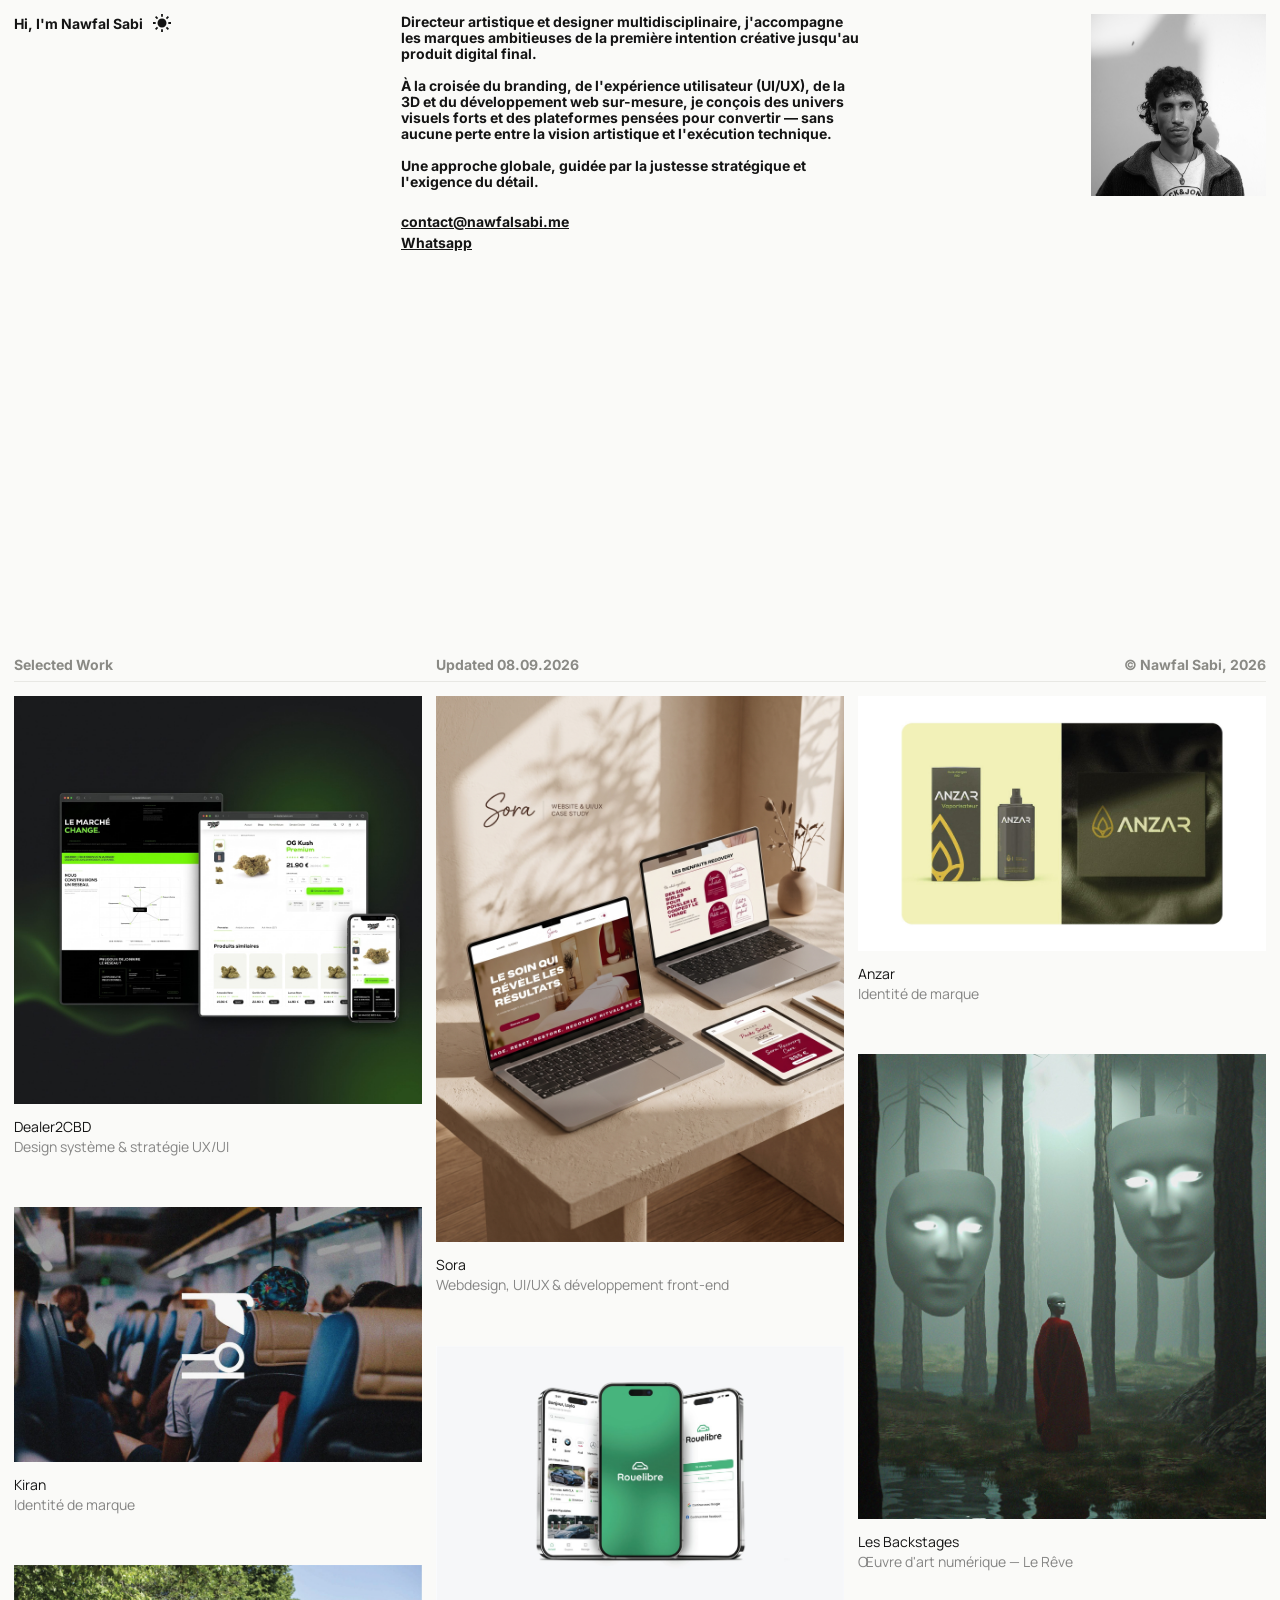
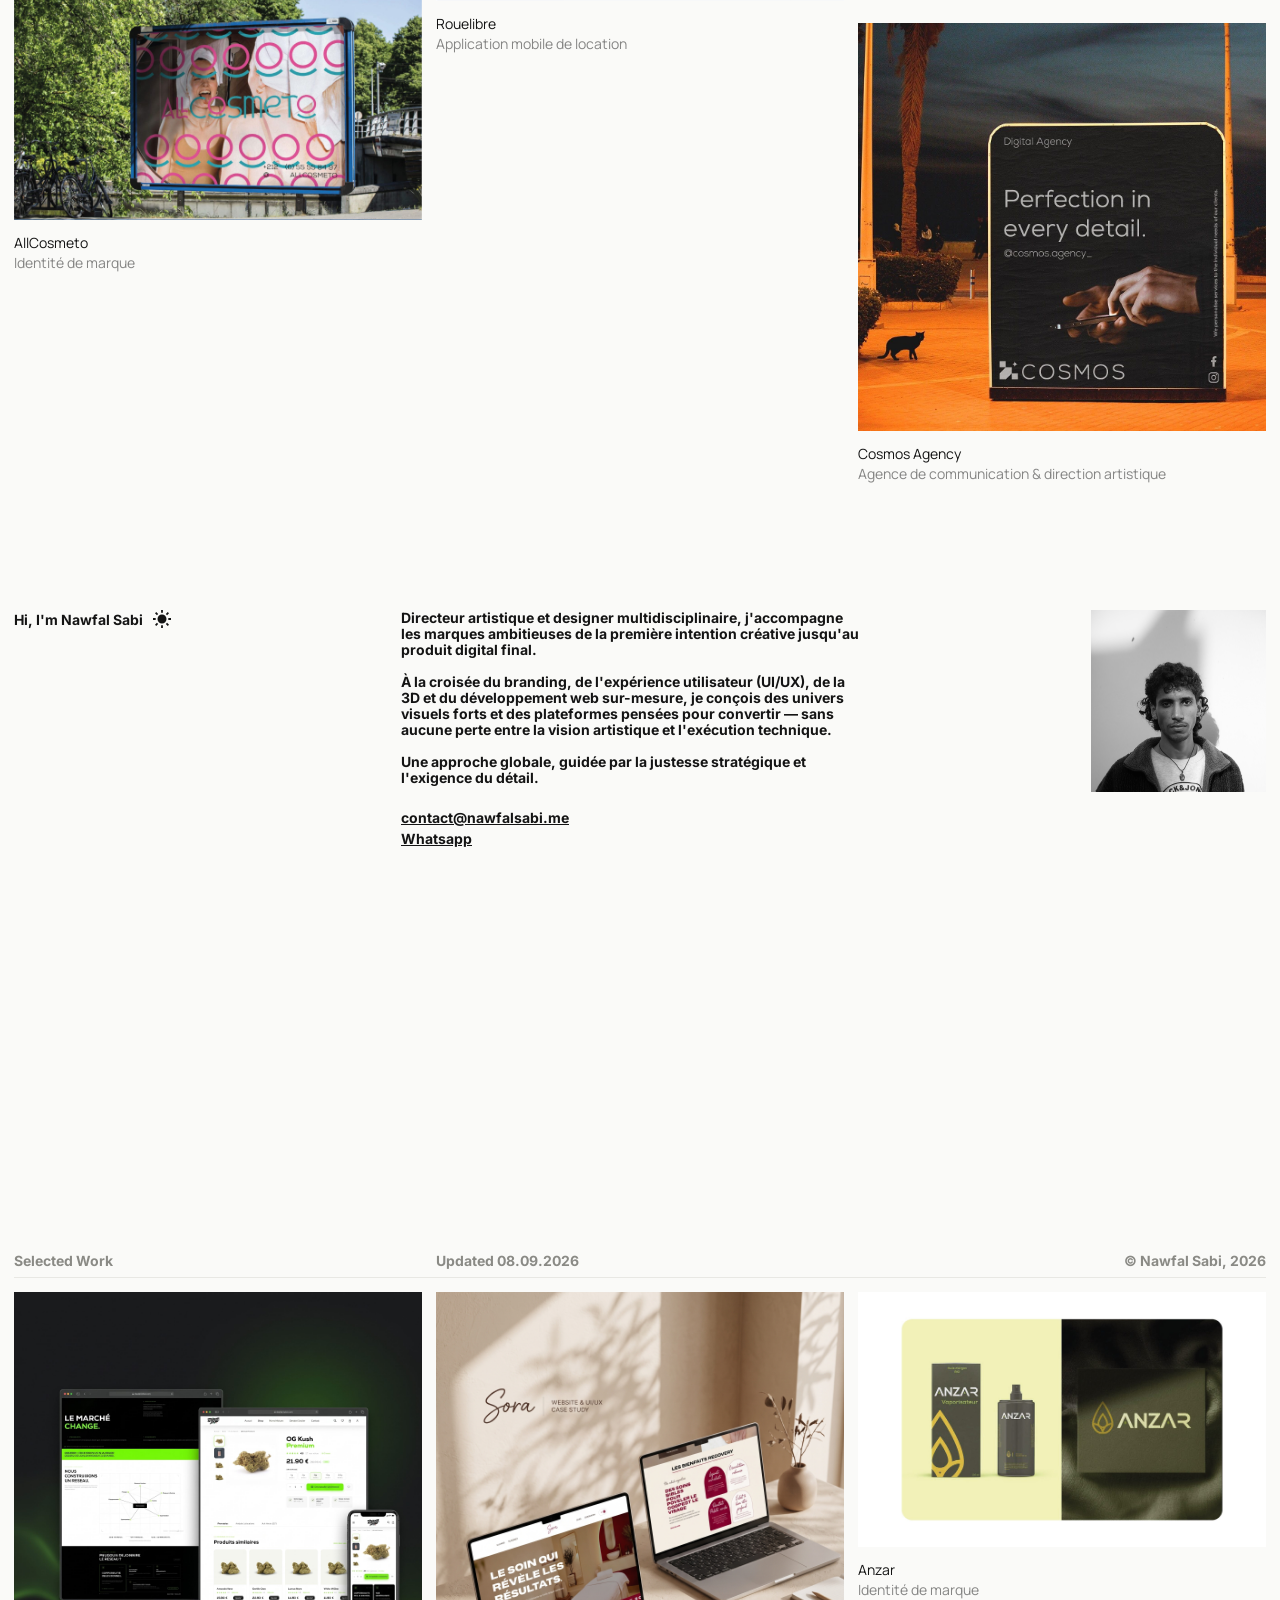
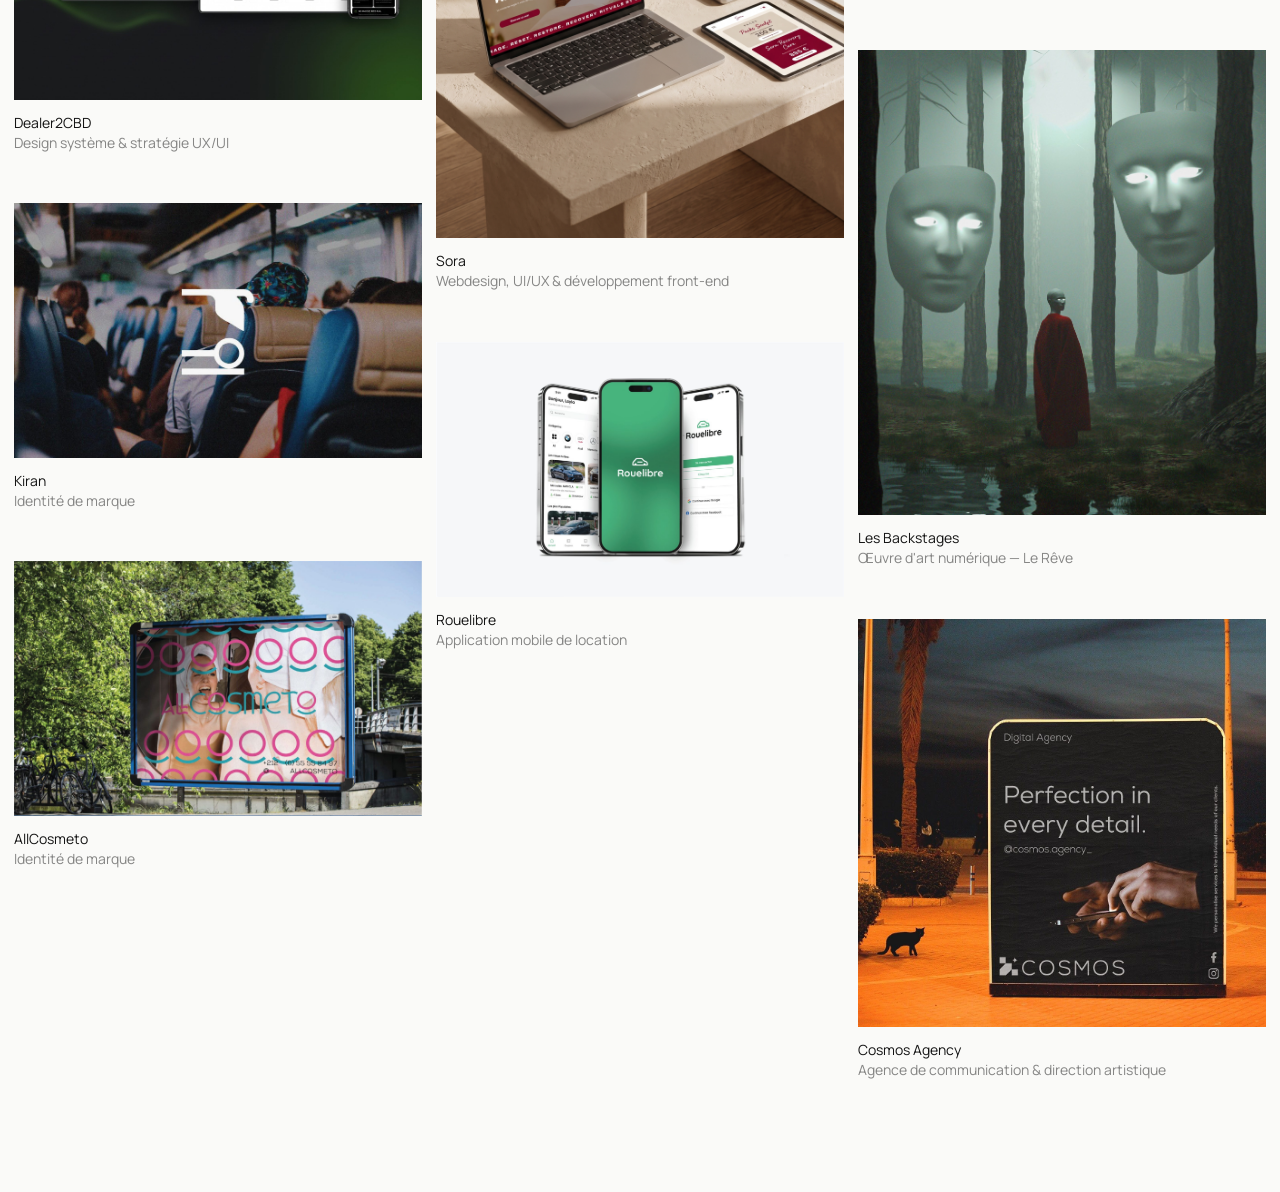
==== index.html @ 5a2299c0 "feat: add live site link on Sora, clean Kiran hero image, remove dead social links" ====
<!DOCTYPE html>
<html lang="fr">
<head>
	<meta charset="UTF-8" />
	<meta name="viewport" content="width=device-width, initial-scale=1.0" />
	<title>Nawfal Sabi — Directeur Artistique & Designer UI/UX</title>
	<link rel="canonical" href="https://nawfalsabi.me/" />
	<meta name="description" content="Nawfal Sabi, directeur artistique et designer multidisciplinaire spécialisé en branding, UI/UX, 3D et développement web sur-mesure." />
	<meta name="robots" content="index, follow" />
	<meta name="author" content="Nawfal Sabi" />

	<!-- Open Graph / LinkedIn / WhatsApp -->
	<meta property="og:type" content="website" />
	<meta property="og:site_name" content="Nawfal Sabi" />
	<meta property="og:locale" content="fr_FR" />
	<meta property="og:url" content="https://nawfalsabi.me/" />
	<meta property="og:title" content="Nawfal Sabi — Directeur Artistique & Designer UI/UX" />
	<meta property="og:description" content="Directeur artistique et designer multidisciplinaire : branding, stratégie UI/UX, 3D et développement web sur-mesure." />
	<meta property="og:image" content="https://nawfalsabi.me/assets/nawfal-portrait.png" />

	<!-- Twitter Card -->
	<meta name="twitter:card" content="summary_large_image" />
	<meta name="twitter:title" content="Nawfal Sabi — Directeur Artistique & Designer UI/UX" />
	<meta name="twitter:description" content="Directeur artistique et designer multidisciplinaire : branding, stratégie UI/UX, 3D et développement web sur-mesure." />
	<meta name="twitter:image" content="https://nawfalsabi.me/assets/nawfal-portrait.png" />

	<!-- Schema.org JSON-LD -->
	<script type="application/ld+json">
	{
		"@context": "https://schema.org",
		"@type": "Person",
		"name": "Nawfal Sabi",
		"url": "https://nawfalsabi.me/",
		"image": "https://nawfalsabi.me/assets/nawfal-portrait.png",
		"jobTitle": "Directeur Artistique & Designer UI/UX",
		"email": "mailto:contact@nawfalsabi.me",
		"telephone": "+212645552467",
		"knowsAbout": ["Direction Artistique", "Branding", "UI/UX Design", "Webdesign", "3D", "Développement Front-end"]
	}
	</script>
	<link id="favicon" rel="icon" type="image/svg+xml" href="favicon-light.svg" />
	<link rel="preload" as="image" href="assets/nawfal-portrait.png" fetchpriority="high" />
	<link rel="preconnect" href="https://fonts.googleapis.com" />
	<link rel="preconnect" href="https://fonts.gstatic.com" crossorigin />
	<link href="https://fonts.googleapis.com/css2?family=IBM+Plex+Mono:wght@400;500&family=Inter:wght@300;400;500;700&family=Manrope:wght@400&family=Playfair+Display:ital,wght@0,400;0,600;1,400;1,600&display=swap" rel="stylesheet" />
	<link rel="stylesheet" href="style.css" />
</head>
<body>
	<div id="custom-cursor" class="custom-cursor"></div>

	<main id="infinite-container">
		<div class="loop-cycle" id="primary-cycle">
			<section id="accueil" class="hero-row">
				<div class="hero-greeting-row">
					<p class="hero-greeting">Hi, I'm Nawfal Sabi</p>

					<button class="theme-toggle" aria-label="Basculer le thème">
						<svg class="theme-icon theme-icon-sun" xmlns="http://www.w3.org/2000/svg" viewBox="0 0 20 20" fill="currentColor">
							<path d="M 4.995 10 C 4.995 12.761 7.241 15.007 10.002 15.007 C 12.763 15.007 15.009 12.761 15.009 10 C 15.009 7.239 12.763 4.993 10.002 4.993 C 7.241 4.993 4.995 7.239 4.995 10 Z M 9 17 L 11 17 L 11 20 L 9 20 Z M 9 0 L 11 0 L 11 3 L 9 3 Z M 0 9 L 3 9 L 3 11 L 0 11 Z M 17 9 L 20 9 L 20 11 L 17 11 Z M 3.637 17.778 L 2.223 16.364 L 4.344 14.243 L 5.758 15.657 Z M 14.242 4.344 L 16.364 2.222 L 17.778 3.636 L 15.656 5.758 Z M 4.344 5.759 L 2.223 3.637 L 3.638 2.223 L 5.758 4.345 Z M 17.778 16.364 L 16.364 17.778 L 14.242 15.656 L 15.656 14.242 Z"/>
						</svg>
						<svg class="theme-icon theme-icon-moon" xmlns="http://www.w3.org/2000/svg" viewBox="0 0 20 20" fill="currentColor">
							<path d="M 8.006 16 C 3.585 16 0 12.415 0 7.994 C 0 3.725 3.34 0.237 7.549 0 C 6.197 1.101 5.334 2.779 5.334 4.658 C 5.334 7.975 8.022 10.663 11.339 10.663 C 13.22 10.663 14.899 9.798 16 8.444 C 15.766 12.656 12.277 16 8.006 16 Z" transform="translate(2 2)"/>
						</svg>
					</button>
				</div>

				<div class="hero-bio-block">
					<div class="hero-bio-text">
						<p>Directeur artistique et designer multidisciplinaire, j'accompagne les marques ambitieuses de la première intention créative jusqu'au produit digital final.</p>
						<p>À la croisée du branding, de l'expérience utilisateur (UI/UX), de la 3D et du développement web sur-mesure, je conçois des univers visuels forts et des plateformes pensées pour convertir — sans aucune perte entre la vision artistique et l'exécution technique.</p>
						<p>Une approche globale, guidée par la justesse stratégique et l'exigence du détail.</p>
					</div>

					<div class="hero-links">
						<p><a href="mailto:contact@nawfalsabi.me">contact@nawfalsabi.me</a></p>
						<p><a href="https://wa.me/212645552467" target="_blank" rel="noopener noreferrer">Whatsapp</a></p>
					</div>
				</div>

				<div class="hero-portrait">
					<img src="assets/nawfal-portrait.png" alt="Nawfal Sabi" loading="eager" decoding="async" fetchpriority="high" />
				</div>
			</section>

			<section id="featured" class="featured-section">
				<div class="featured-header">
					<span>Selected Work</span>
					<span>Updated 08.09.2026</span>
					<span class="align-right">© Nawfal Sabi, 2026</span>
				</div>
				<div class="featured-rule"></div>

				<div class="featured-grid" id="featured-grid"></div>
			</section>
		</div>
	</main>

	<script src="data.js"></script>
	<script src="script.js"></script>
</body>
</html>
---- style.css ----
:root {
	--bg: #FAFAF8;
	--fg: #141414;
	--meta: #8A8A85;
	--accent: #6B4EE6;
	--rule: #E8E8E4;
	--nav-bg: rgba(250, 250, 248, 0.75);
	--hero-bg: var(--bg);
	--card-bg: #1A1A18;
	--caption-muted: rgba(18, 18, 18, 0.5);
	--transition-theme: background-color 0.3s ease, color 0.3s ease, border-color 0.3s ease;
}

html.dark-theme {
	--bg: #121212;
	--fg: #F2F2F0;
	--meta: #9A9A95;
	--rule: #2A2A28;
	--nav-bg: rgba(18, 18, 18, 0.75);
	--card-bg: #050505;
	--caption-muted: rgba(242, 242, 240, 0.5);
}

* {
	box-sizing: border-box;
}

html {
	scroll-behavior: auto;
	overscroll-behavior-y: none;
}

::selection {
	background: var(--fg);
	color: var(--bg);
}

body {
	margin: 0;
	background-color: var(--bg);
	color: var(--fg);
	font-family: 'Inter', sans-serif;
	font-weight: 400;
	-webkit-font-smoothing: antialiased;
	-moz-osx-font-smoothing: grayscale;
	transition: var(--transition-theme);
}

a {
	color: inherit;
}

::-webkit-scrollbar {
	width: 0px;
}

@keyframes fadeIn {
	from {
		opacity: 0;
		filter: blur(4px);
		transform: translateY(10px);
	}
	to {
		opacity: 1;
		filter: blur(0);
		transform: translateY(0);
	}
}

.fade-hidden {
	opacity: 0;
}

.fade-visible {
	animation: fadeIn 500ms ease-out forwards;
}

/* ───────────────── Curseur personnalisé ───────────────── */
body.custom-cursor-active,
body.custom-cursor-active * {
	cursor: none !important;
}

.custom-cursor {
	position: fixed;
	top: 0;
	left: 0;
	width: 30px;
	height: 30px;
	pointer-events: none;
	z-index: 9999;
	opacity: 0;
	mix-blend-mode: difference;
	will-change: transform;
	backface-visibility: hidden;
	transition: opacity 0.2s ease;
}

.custom-cursor::after {
	content: "";
	display: block;
	width: 100%;
	height: 100%;
	border-radius: 50%;
	background: #fff;
	transform: scale(0.3333);
	will-change: transform;
	transition: transform 0.38s cubic-bezier(0.16, 1, 0.3, 1);
}

.custom-cursor.is-hover::after {
	transform: scale(1);
}

.custom-cursor.visible {
	opacity: 1;
}

/* ───────────────── Hero ───────────────── */
.hero-row {
	display: flex;
	align-items: flex-start;
	justify-content: space-between;
	width: 100%;
	gap: 24px;
	padding: 14px;
	background-color: var(--hero-bg);
	min-height: 600px;
	box-sizing: border-box;
	position: relative;
	transition: var(--transition-theme);
}

.hero-greeting-row {
	display: flex;
	align-items: center;
	gap: 10px;
	flex-shrink: 0;
}

.hero-greeting {
	font-family: 'Inter', sans-serif;
	font-weight: 700;
	font-size: 14px;
	color: var(--fg);
	margin: 0;
}

.theme-toggle {
	position: relative;
	width: 18px;
	height: 18px;
	padding: 0;
	background: none;
	border: none;
	cursor: pointer;
	color: var(--fg);
	flex-shrink: 0;
}

.theme-icon {
	position: absolute;
	inset: 0;
	width: 100%;
	height: 100%;
	transition: opacity 0.35s ease, transform 0.35s ease;
}

.theme-icon-sun {
	opacity: 1;
	transform: scale(1) rotate(0deg);
}

.theme-icon-moon {
	opacity: 0;
	transform: scale(0.5) rotate(120deg);
}

html.dark-theme .theme-icon-sun {
	opacity: 0;
	transform: scale(0.5) rotate(-120deg);
}

html.dark-theme .theme-icon-moon {
	opacity: 1;
	transform: scale(1) rotate(0deg);
}

.hero-bio-block {
	width: 460px;
	flex-shrink: 0;
	display: flex;
	flex-direction: column;
	gap: 21px;
}

.hero-bio-text {
	font-family: 'Inter', sans-serif;
	font-weight: 700;
	font-size: 14px;
	line-height: 16px;
	color: var(--fg);
	word-break: break-word;
}

.hero-bio-text p {
	margin: 0;
}

.hero-bio-text p + p {
	margin-top: 16px;
}

.hero-links {
	font-family: 'Inter', sans-serif;
	font-weight: 700;
	font-size: 14px;
	line-height: 1.5;
}

.hero-links p {
	margin: 0;
}

.hero-links a {
	color: var(--fg);
	text-decoration: underline;
}

.hero-portrait {
	width: 175px;
	aspect-ratio: 0.96;
	height: auto;
	flex-shrink: 0;
	position: relative;
	overflow: hidden;
	background-color: #d9d9d9;
}

.hero-portrait img {
	position: absolute;
	inset: 0;
	width: 100%;
	height: 100%;
	object-fit: cover;
	object-position: center 24%;
}

/* ───────────────── Featured / Selected Work ───────────────── */
#featured,
.featured-section {
	display: flex;
	flex-direction: column;
	width: 100%;
	padding: 0 14px 48px;
	box-sizing: border-box;
	overflow: clip;
}

.featured-header {
	display: grid;
	grid-template-columns: repeat(3, minmax(50px, 1fr));
	gap: 14px;
	align-items: baseline;
	width: 100%;
	padding: 56px 0 8px;
	font-family: 'Inter', sans-serif;
	font-weight: 700;
	font-size: 14px;
	color: var(--meta);
}

.featured-header .align-right {
	text-align: right;
}

.featured-rule {
	height: 1px;
	background-color: var(--rule);
}

.featured-grid {
	display: grid;
	grid-template-columns: repeat(3, minmax(50px, 1fr));
	grid-auto-rows: 1px;
	align-items: start;
	column-gap: 14px;
	padding: 14px 0;
	width: 100%;
	position: relative;
}

.project-card {
	cursor: default;
	color: inherit;
	opacity: 1;
	filter: grayscale(0);
	text-decoration: none;
	transition: opacity 0.4s ease, filter 0.4s ease;
}

.featured-grid:has(.project-card-media:hover) .project-card {
	opacity: 0.4;
	filter: grayscale(0.8);
}

.featured-grid:has(.project-card-media:hover) .project-card:has(.project-card-media:hover) {
	opacity: 1;
	filter: grayscale(0);
}

.project-card-media {
	position: relative;
	overflow: hidden;
	background-color: #1A1A18;
}

.project-card-media img {
	width: 100%;
	height: auto;
	display: block;
}

.project-card-overlay {
	position: absolute;
	inset: 0;
	display: flex;
	align-items: center;
	justify-content: space-between;
	padding: 0 22px;
}

.project-card-overlay span {
	font-family: 'IBM Plex Mono', monospace;
	font-size: 11px;
	letter-spacing: 0.08em;
	color: rgba(255, 255, 255, 0.88);
}

.project-card-caption {
	padding-top: 13px;
	padding-bottom: 36px;
}

.project-card-caption .title {
	font-family: 'Manrope', sans-serif;
	font-size: 14px;
	font-weight: 400;
	line-height: 20px;
	color: var(--fg);
	margin: 0;
}

.project-card-caption .subtitle {
	font-family: 'Manrope', sans-serif;
	font-size: 14px;
	font-weight: 400;
	line-height: 20px;
	color: var(--caption-muted);
	margin: 0;
}

/* ───────────────── Archive ───────────────── */
#archive {
	max-width: 1200px;
	margin: 0 auto;
	padding: 120px 48px;
	width: 100%;
	box-sizing: border-box;
}

.section-label {
	font-family: 'IBM Plex Mono', monospace;
	font-size: 11px;
	letter-spacing: 0.14em;
	text-transform: uppercase;
	color: var(--meta);
	margin: 0 0 40px;
}

.archive-filters {
	display: flex;
	gap: 20px;
	margin-bottom: 48px;
	flex-wrap: wrap;
}

.archive-filters button {
	font-family: 'IBM Plex Mono', monospace;
	font-size: 11px;
	letter-spacing: 0.1em;
	background: none;
	border: none;
	cursor: pointer;
	padding: 0;
	color: var(--meta);
	transition: color 200ms ease;
	display: flex;
	align-items: center;
	gap: 20px;
}

.archive-filters button.active {
	color: var(--fg);
}

.archive-filters button .sep {
	color: var(--rule);
}

.archive-table-wrap {
	overflow-x: auto;
}

#archive table {
	width: 100%;
	border-collapse: collapse;
}

#archive thead tr {
	border-bottom: 1px solid var(--rule);
}

#archive th {
	font-family: 'IBM Plex Mono', monospace;
	font-size: 10px;
	letter-spacing: 0.14em;
	text-transform: uppercase;
	color: var(--meta);
	font-weight: 400;
	text-align: left;
	padding: 0 0 16px;
}

#archive th:nth-child(2) {
	padding-right: 40px;
}

#archive tbody tr {
	border-bottom: 1px solid var(--rule);
	transition: opacity 250ms ease;
	cursor: pointer;
}

#archive tbody tr.dimmed {
	opacity: 0.25;
}

#archive td {
	padding: 22px 40px 22px 0;
}

#archive td.id-cell {
	font-family: 'IBM Plex Mono', monospace;
	font-size: 11px;
	color: var(--meta);
	letter-spacing: 0.06em;
	width: 100px;
}

#archive td.title-cell {
	font-family: 'Inter', sans-serif;
	font-size: 15px;
	font-weight: 400;
	color: var(--fg);
	transition: font-weight 200ms ease;
}

#archive tbody tr:hover td.title-cell {
	font-weight: 500;
}

#archive td.focus-cell,
#archive td.year-cell {
	font-family: 'IBM Plex Mono', monospace;
	font-size: 11px;
	color: var(--meta);
}

.archive-preview {
	position: fixed;
	width: 240px;
	aspect-ratio: 16 / 9;
	background-color: #E0E0DC;
	overflow: hidden;
	pointer-events: none;
	z-index: 100;
	display: none;
	animation: fadeIn 200ms ease-out forwards;
}

.archive-preview.visible {
	display: block;
}

.archive-preview img {
	width: 100%;
	height: 100%;
	object-fit: cover;
	display: block;
}

/* ───────────────── About ───────────────── */
#about {
	max-width: 1200px;
	margin: 0 auto;
	padding: 120px 48px 160px;
	width: 100%;
	box-sizing: border-box;
}

.about-grid {
	display: grid;
	grid-template-columns: 1fr 1fr;
	gap: 80px;
	align-items: start;
}

.about-grid h2 {
	font-family: 'Playfair Display', serif;
	font-style: italic;
	font-weight: 400;
	font-size: clamp(28px, 3vw, 40px);
	line-height: 1.2;
	letter-spacing: -0.01em;
	color: var(--fg);
	margin: 0 0 40px;
}

.about-bio {
	font-family: 'Inter', sans-serif;
	font-size: 15px;
	font-weight: 300;
	line-height: 1.75;
	color: var(--fg);
	max-width: 440px;
	margin: 0;
}

.about-skills {
	margin-bottom: 64px;
}

.mono-label {
	font-family: 'IBM Plex Mono', monospace;
	font-size: 10px;
	letter-spacing: 0.14em;
	text-transform: uppercase;
	color: var(--meta);
	margin: 0 0 24px;
}

.skills-grid {
	display: grid;
	grid-template-columns: 1fr 1fr;
	gap: 12px 40px;
}

.skills-grid span {
	font-family: 'IBM Plex Mono', monospace;
	font-size: 12px;
	color: var(--meta);
	letter-spacing: 0.02em;
}

.copy-email-btn {
	font-family: 'Inter', sans-serif;
	font-size: 15px;
	font-weight: 400;
	color: var(--fg);
	background: none;
	border: none;
	padding: 0;
	cursor: pointer;
	transition: color 250ms ease;
	display: flex;
	align-items: center;
	gap: 12px;
}

.copy-email-btn.copied {
	color: var(--accent);
}

.mono-hint {
	font-family: 'IBM Plex Mono', monospace;
	font-size: 10px;
	color: var(--meta);
	letter-spacing: 0.1em;
}

/* ───────────────── Footer ───────────────── */
footer {
	border-top: 1px solid var(--rule);
	max-width: 1200px;
	margin: 0 auto;
	padding: 40px 48px;
	display: flex;
	align-items: center;
	justify-content: space-between;
	flex-wrap: wrap;
	gap: 24px;
	box-sizing: border-box;
	width: 100%;
}

.footer-name {
	font-family: 'Playfair Display', serif;
	font-style: italic;
	font-size: 18px;
	color: var(--fg);
	display: block;
	margin-bottom: 6px;
}

.footer-email {
	font-family: 'IBM Plex Mono', monospace;
	font-size: 11px;
	color: var(--meta);
	text-decoration: none;
	transition: color 200ms ease;
}

.footer-email:hover {
	color: var(--fg);
}

.footer-links {
	display: flex;
	align-items: center;
	gap: 32px;
	font-family: 'IBM Plex Mono', monospace;
	font-size: 11px;
	color: var(--meta);
}

.footer-links a {
	color: var(--meta);
	text-decoration: none;
	letter-spacing: 0.06em;
	transition: color 200ms ease;
}

.footer-links a:hover {
	color: var(--fg);
}

.footer-links span {
	letter-spacing: 0.04em;
}

.footer-links .dot {
	color: var(--rule);
}

/* ───────────────── Responsive ───────────────── */
@media (max-width: 1024px) {
	.featured-grid {
		grid-template-columns: 1fr 1fr;
	}

	.hero-bio-block {
		width: auto;
		flex: 1;
		min-width: 0;
	}

	.about-grid {
		grid-template-columns: 1fr;
		gap: 48px;
	}
}

@media (max-width: 680px) {
	.hero-row {
		flex-direction: column;
		gap: 20px;
	}

	.hero-bio-block {
		width: 100%;
		flex-shrink: unset;
	}

	.hero-portrait {
		display: none;
	}

	.featured-grid {
		grid-template-columns: 1fr;
		padding: 0 4px;
	}

	#archive,
	#about {
		padding: 80px 24px;
	}

	footer {
		padding: 32px 24px;
	}

	.project-header {
		grid-template-columns: 1fr;
		gap: 32px;
	}

	.project-media-grid {
		grid-template-columns: 1fr;
	}
}

/* ───────────────── Page projet ───────────────── */
body.project-page {
	background-color: rgb(18, 18, 18);
	min-height: 100vh;
}

.project-topbar {
	position: sticky;
	top: 0;
	z-index: 50;
	display: flex;
	align-items: center;
	justify-content: space-between;
	padding: 24px 48px;
	width: 80%;
	margin: 0 auto;
	background-color: rgb(18, 18, 18);
}

.project-topbar-nav {
	display: flex;
	gap: 24px;
}

.project-topbar-link {
	font-family: 'IBM Plex Mono', monospace;
	font-size: 12px;
	letter-spacing: 0.04em;
	color: rgba(255, 255, 255, 0.7);
	text-decoration: underline;
	transition: color 0.2s ease;
}

.project-topbar-link:hover {
	color: #fff;
}

.project-key-hint {
	font-family: 'IBM Plex Mono', monospace;
	font-size: 11px;
	color: rgba(255, 255, 255, 0.35);
	margin: 0 2px;
}

.project-detail-card {
	display: flex;
	flex-direction: column;
	background-color: #fafafa;
	width: 80%;
	margin: 0 auto 48px;
	overflow: hidden;
	box-sizing: border-box;
}

.project-header {
	display: grid;
	grid-template-columns: repeat(2, minmax(50px, 1fr));
	gap: 14px;
	padding: 14px;
}

.project-title {
	font-family: 'Inter', sans-serif;
	font-weight: 700;
	font-size: 18px;
	color: var(--fg);
	margin: 0 0 4px;
}

.project-subtitle {
	font-family: 'IBM Plex Mono', monospace;
	font-size: 13px;
	color: var(--meta);
	margin: 0;
}

.project-description {
	font-family: 'Inter', sans-serif;
	font-size: 14px;
	line-height: 1.6;
	color: var(--fg);
}

.project-description p {
	margin: 0 0 16px;
}

.project-meta {
	margin-top: 24px;
	font-family: 'IBM Plex Mono', monospace;
	font-size: 12px;
	color: var(--meta);
}

.project-meta p {
	margin: 0 0 6px;
}

.project-meta span,
.project-meta a {
	color: var(--fg);
	text-decoration: underline;
}

.project-media-grid {
	display: grid;
	grid-template-columns: 1fr 1fr;
	gap: 14px;
	padding: 14px;
}

.project-media {
	position: relative;
	overflow: hidden;
	background-color: #1a1a18;
}

.project-media img,
.project-media video {
	width: 100%;
	height: 100%;
	object-fit: cover;
	display: block;
}

.project-media-overlay {
	position: absolute;
	inset: 0;
	display: flex;
	align-items: center;
	justify-content: space-between;
	padding: 0 22px;
}

.project-media-overlay span {
	font-family: 'IBM Plex Mono', monospace;
	font-size: 11px;
	letter-spacing: 0.08em;
	color: rgba(255, 255, 255, 0.88);
}

.project-quote {
	background-color: #2a2a28;
	color: rgba(255, 255, 255, 0.9);
	display: flex;
	align-items: center;
	justify-content: center;
	text-align: center;
	padding: 40px;
	font-family: 'Playfair Display', serif;
	font-style: italic;
	font-size: clamp(16px, 1.6vw, 20px);
	min-height: 260px;
}

.project-quote:nth-child(odd):last-child {
	grid-column: 1 / -1;
}

.project-footer {
	max-width: 1200px;
	margin: 0 auto;
	padding: 32px 48px 64px;
	text-align: center;
}

.project-footer p {
	font-family: 'Inter', sans-serif;
	font-size: 13px;
	color: rgba(255, 255, 255, 0.6);
	margin: 0 0 6px;
}

.project-footer a {
	font-family: 'IBM Plex Mono', monospace;
	font-size: 13px;
	color: #fff;
	text-decoration: underline;
}
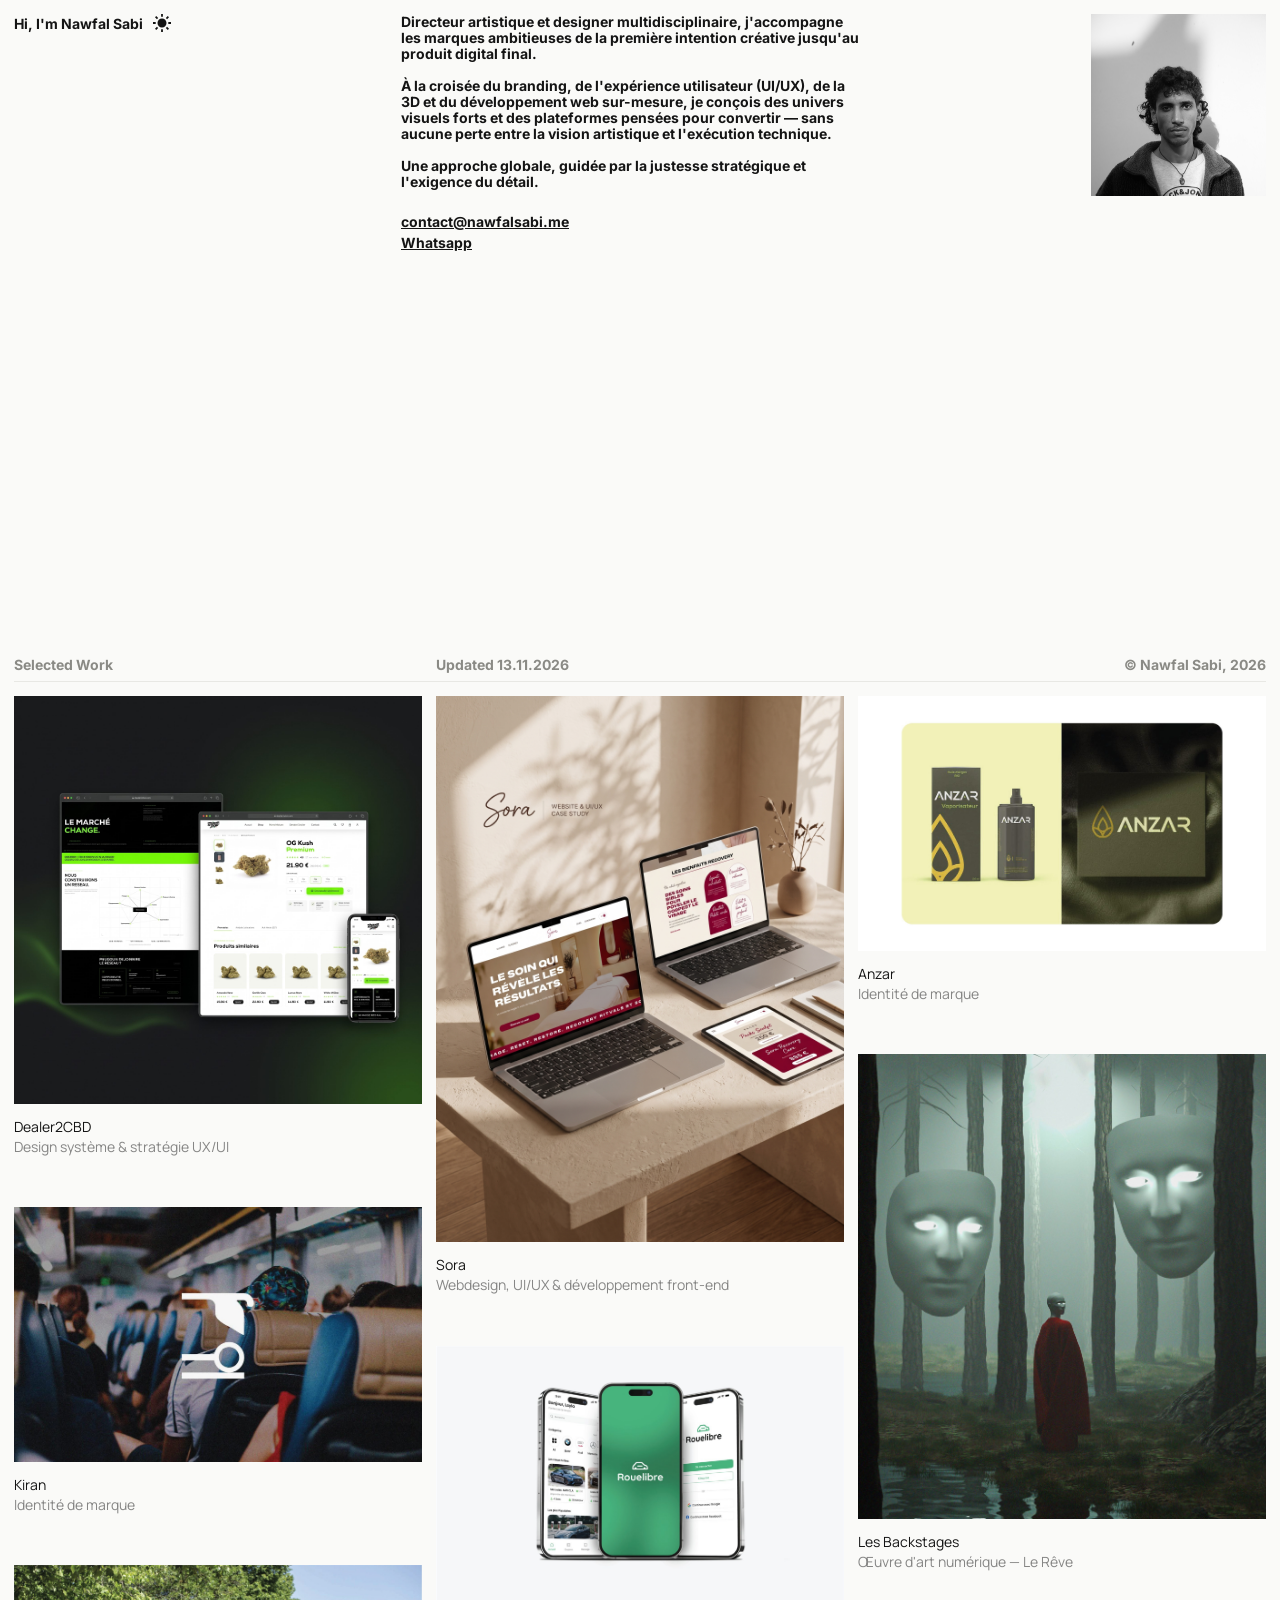
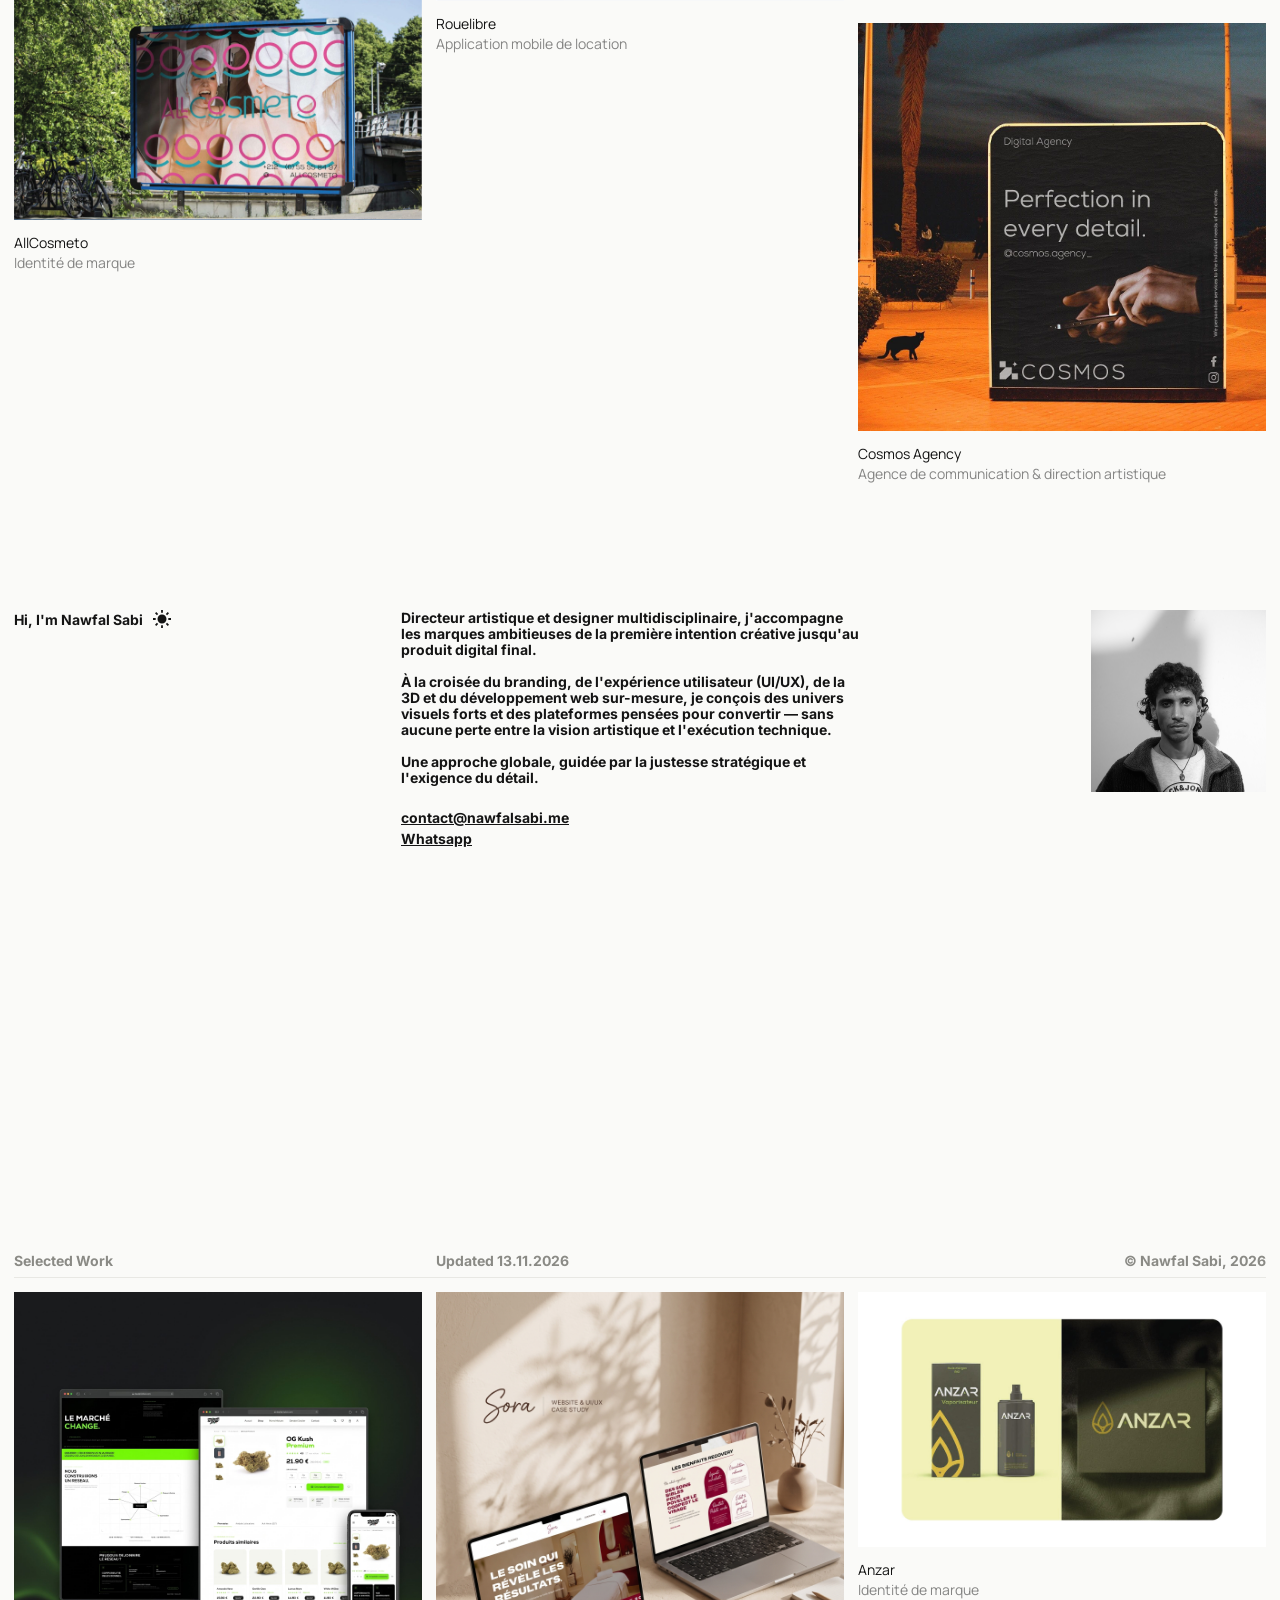
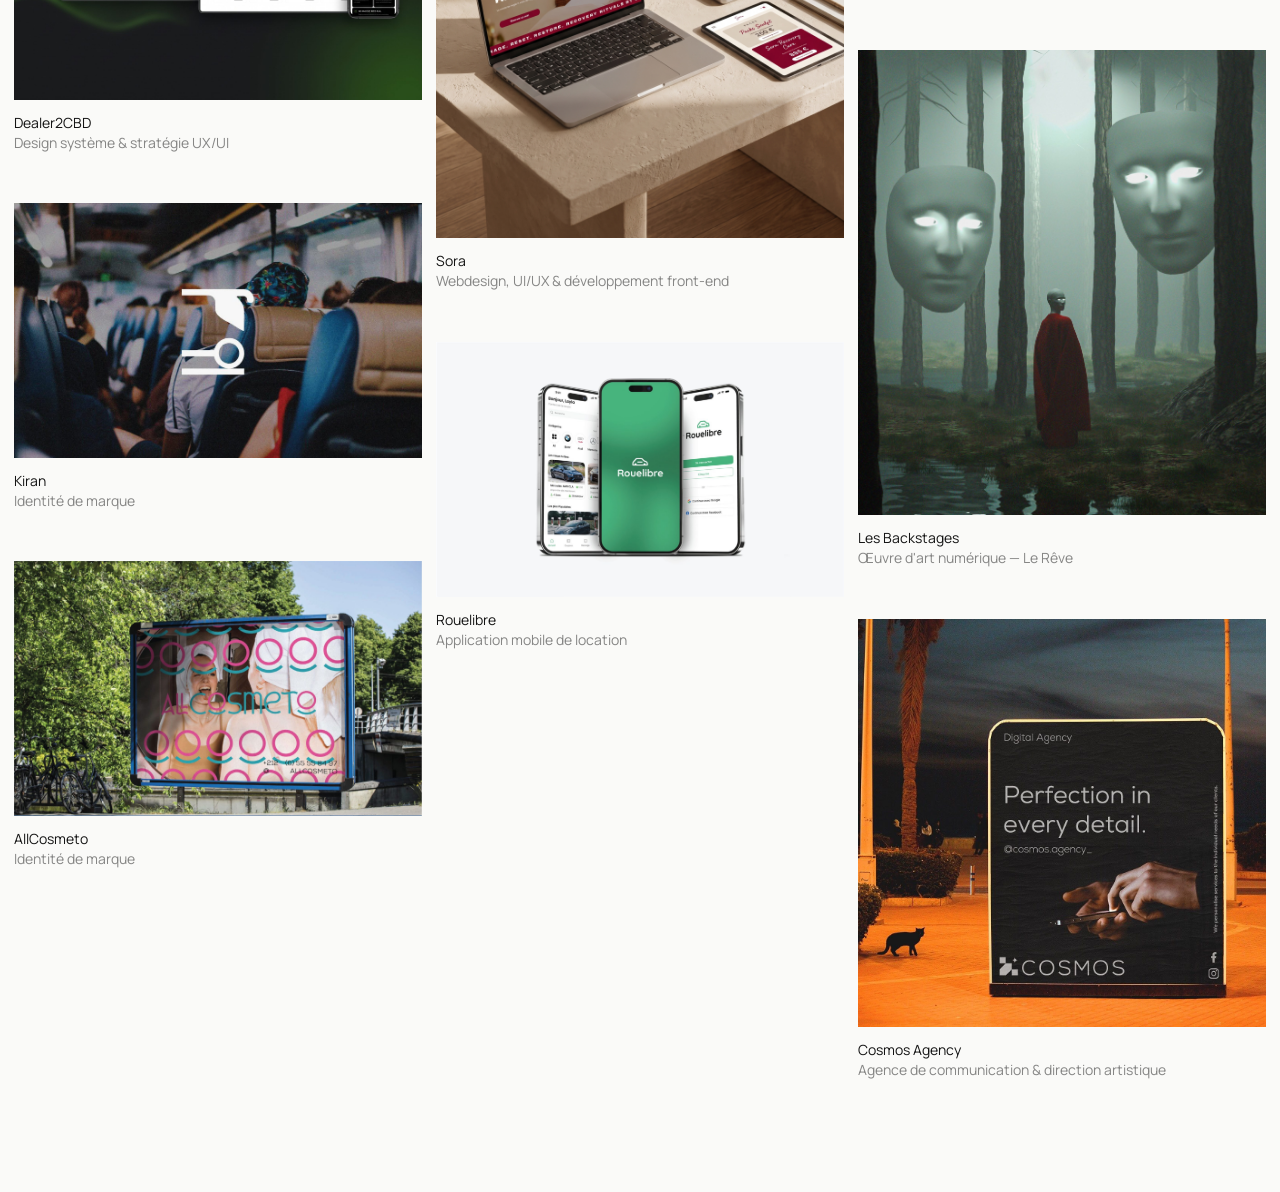
==== commit dd08b392: "chore: update portfolio last updated date to 13.11.2026" ====
--- a/index.html
+++ b/index.html
@@ -85,7 +85,7 @@
 			<section id="featured" class="featured-section">
 				<div class="featured-header">
 					<span>Selected Work</span>
-					<span>Updated 08.09.2026</span>
+					<span>Updated 13.11.2026</span>
 					<span class="align-right">© Nawfal Sabi, 2026</span>
 				</div>
 				<div class="featured-rule"></div>
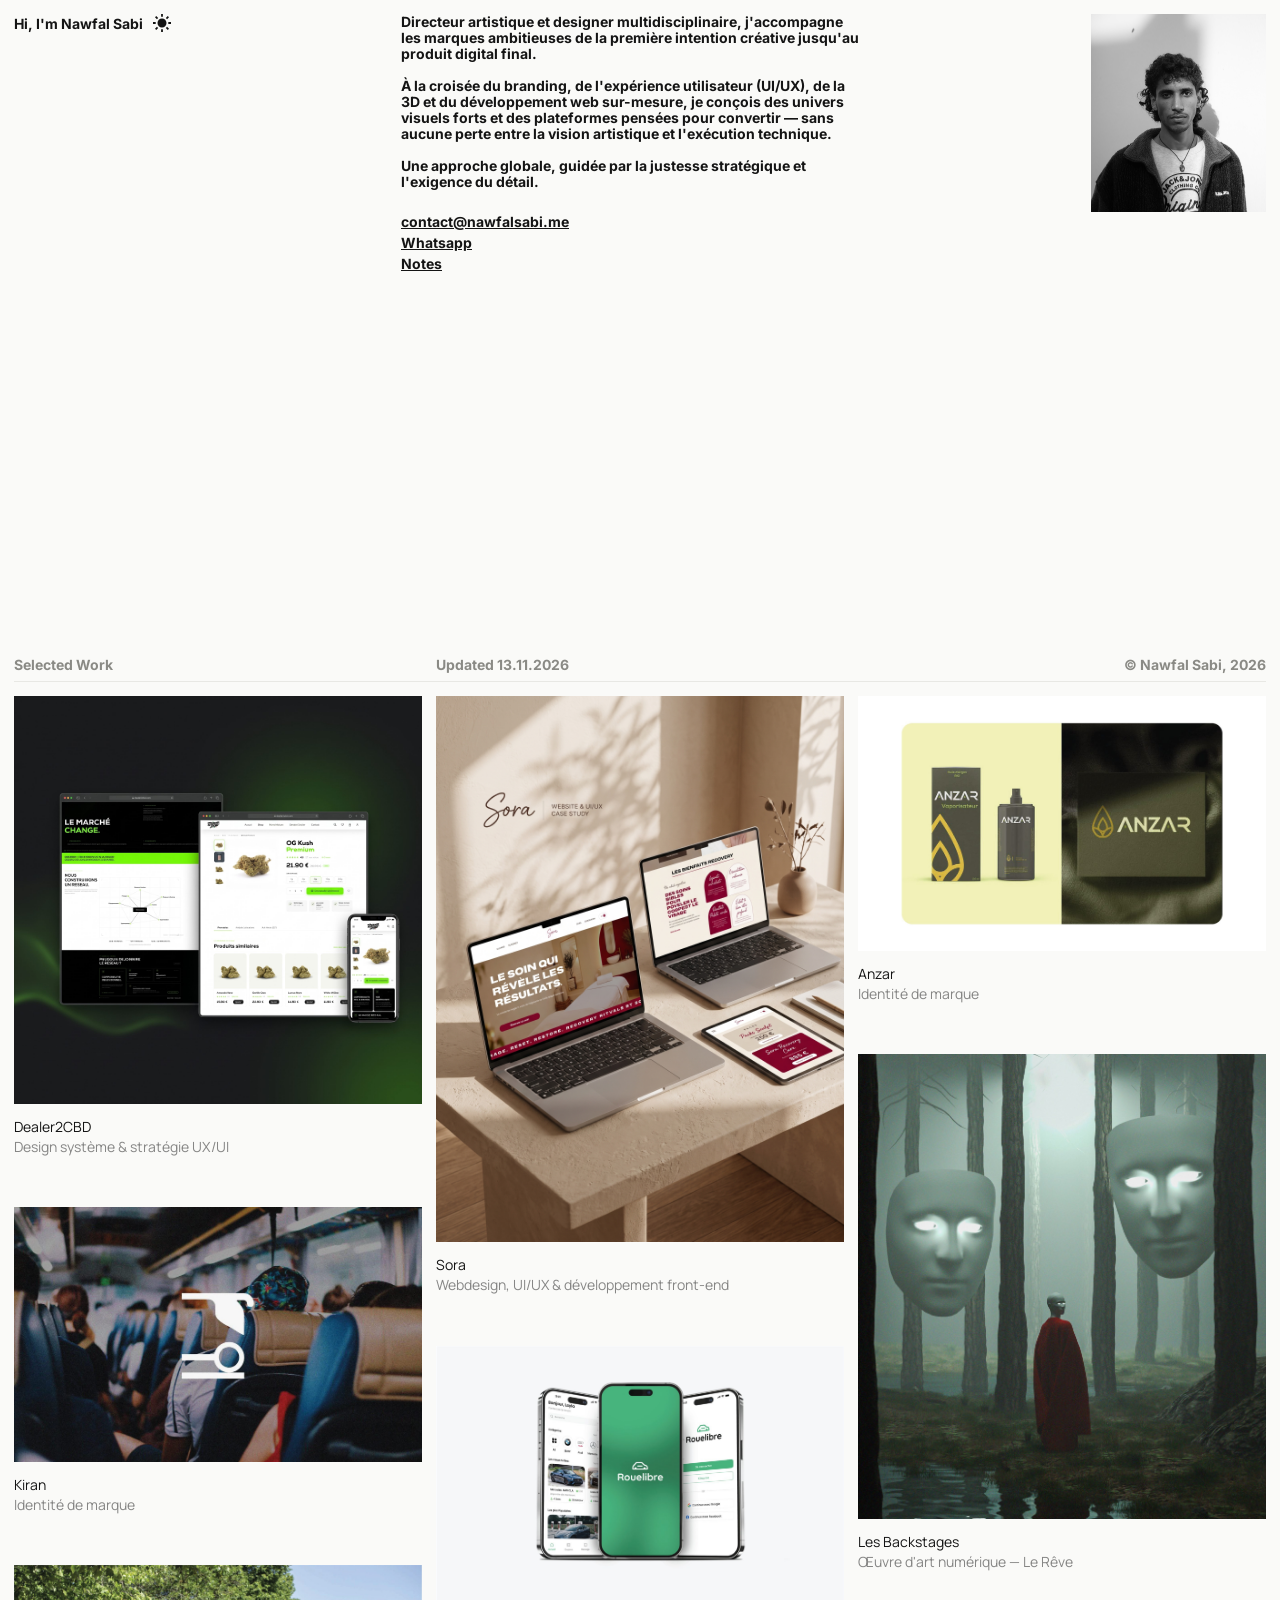
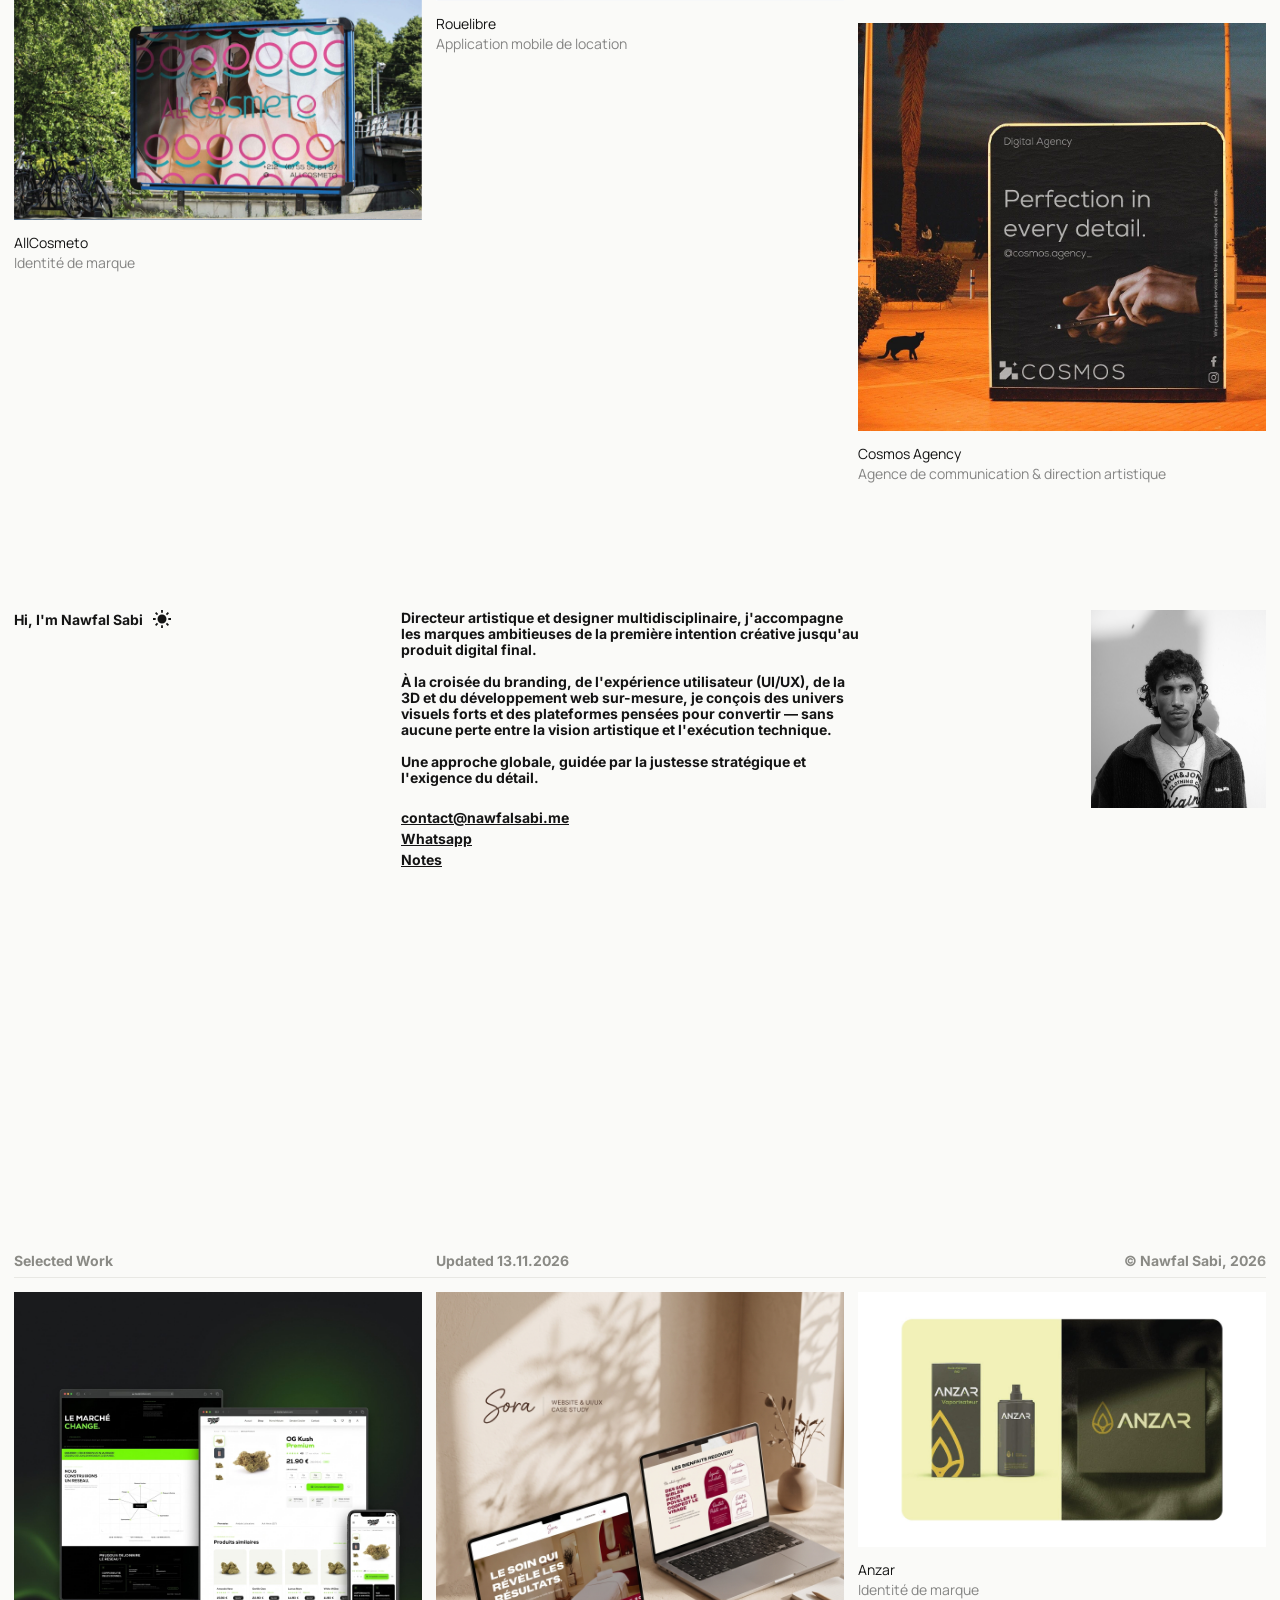
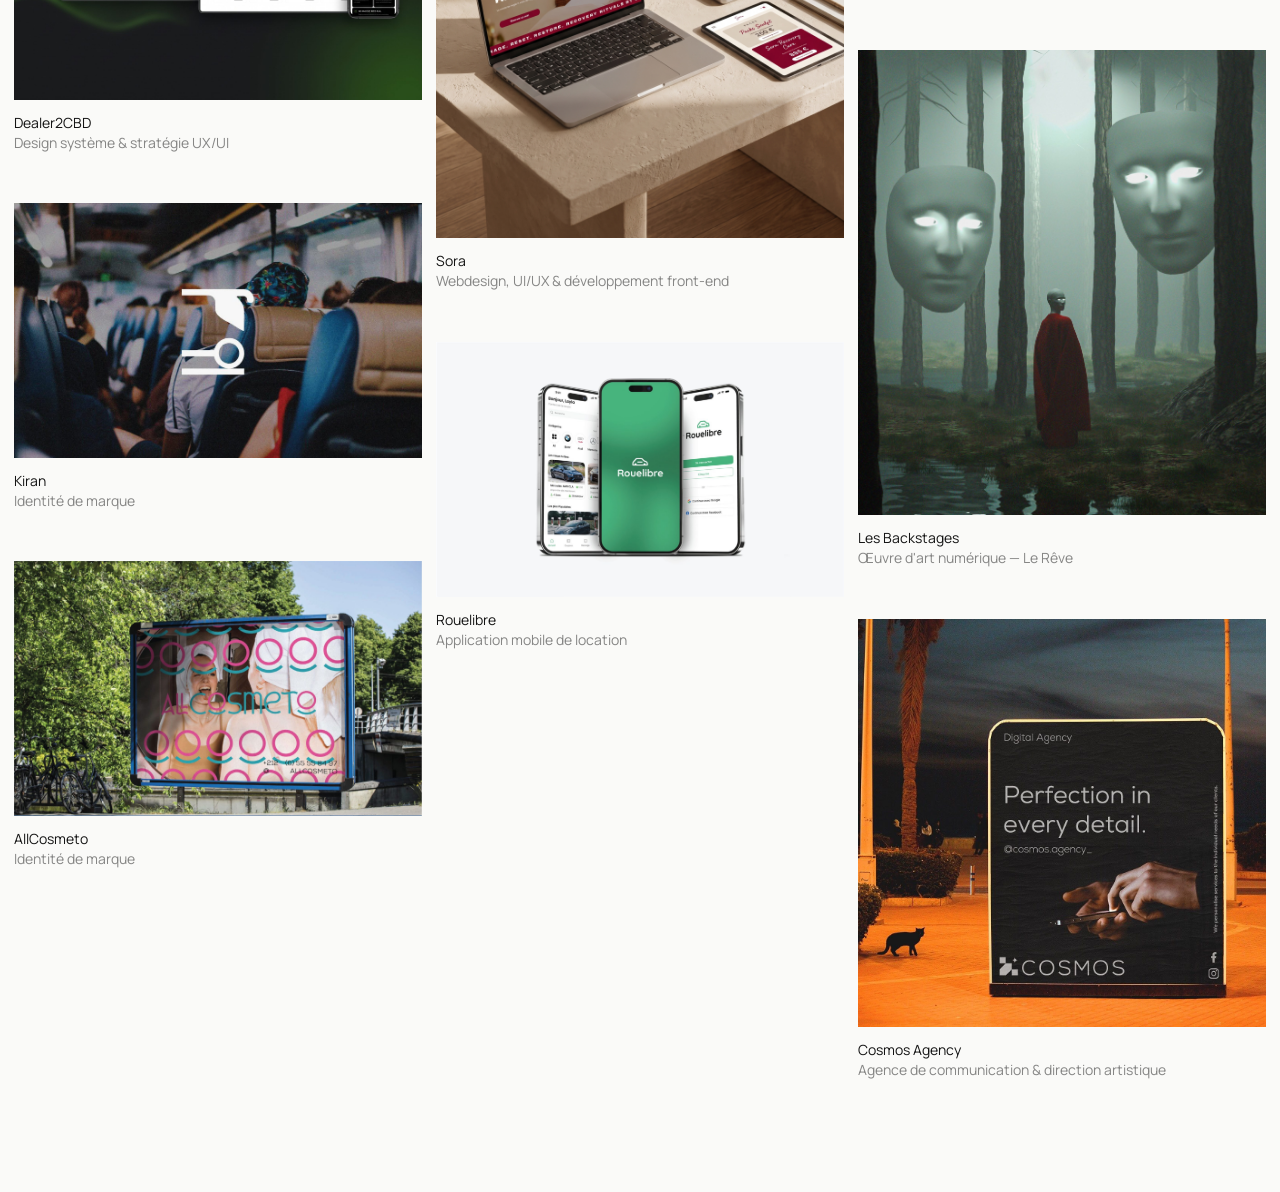
==== commit 1837efa1: "feat: enlarge hero portrait with original framing and add Coming soon notes page" ====
--- a/index.html
+++ b/index.html
@@ -74,6 +74,7 @@
 					<div class="hero-links">
 						<p><a href="mailto:contact@nawfalsabi.me">contact@nawfalsabi.me</a></p>
 						<p><a href="https://wa.me/212645552467" target="_blank" rel="noopener noreferrer">Whatsapp</a></p>
+						<p><a href="notes.html" class="notes-link">Notes</a></p>
 					</div>
 				</div>
 
--- a/style.css
+++ b/style.css
@@ -229,8 +229,7 @@
 
 .hero-portrait {
 	width: 175px;
-	aspect-ratio: 0.96;
-	height: auto;
+	height: 198px;
 	flex-shrink: 0;
 	position: relative;
 	overflow: hidden;
@@ -243,7 +242,6 @@
 	width: 100%;
 	height: 100%;
 	object-fit: cover;
-	object-position: center 24%;
 }
 
 /* ───────────────── Featured / Selected Work ───────────────── */
@@ -889,3 +887,128 @@
 	color: #fff;
 	text-decoration: underline;
 }
+
+/* ───────────────── Notes / Journal éditorial ───────────────── */
+.notes-list {
+	display: flex;
+	flex-direction: column;
+	border-top: 1px solid #e8e8e4;
+	margin: 0 14px 14px;
+}
+
+.note-row {
+	display: grid;
+	grid-template-columns: 72px 1fr auto;
+	align-items: baseline;
+	gap: 16px;
+	padding: 16px 8px;
+	border-bottom: 1px solid #e8e8e4;
+	background: none;
+	border-left: none;
+	border-right: none;
+	border-top: none;
+	text-align: left;
+	width: 100%;
+	transition: background-color 0.2s ease, padding-left 0.2s ease;
+}
+
+.note-row:hover,
+.note-row.active {
+	background-color: #f0f0ec;
+	padding-left: 14px;
+}
+
+.note-num {
+	font-family: 'IBM Plex Mono', monospace;
+	font-size: 12px;
+	color: var(--meta);
+}
+
+.note-row-title {
+	font-family: 'Inter', sans-serif;
+	font-weight: 700;
+	font-size: 15px;
+	color: var(--fg);
+}
+
+.note-tag {
+	font-family: 'IBM Plex Mono', monospace;
+	font-size: 11px;
+	color: var(--meta);
+}
+
+.note-article {
+	padding: 36px 48px 52px;
+	max-width: 780px;
+}
+
+.note-article-kicker {
+	font-family: 'IBM Plex Mono', monospace;
+	font-size: 11px;
+	letter-spacing: 0.06em;
+	text-transform: uppercase;
+	color: var(--meta);
+	margin: 0 0 12px;
+}
+
+.note-article-title {
+	font-family: 'Inter', sans-serif;
+	font-weight: 700;
+	font-size: clamp(22px, 2.4vw, 30px);
+	line-height: 1.2;
+	color: var(--fg);
+	margin: 0 0 28px;
+}
+
+.note-article-body p {
+	font-family: 'Inter', sans-serif;
+	font-size: 15px;
+	line-height: 1.75;
+	color: #222;
+	margin: 0 0 20px;
+}
+
+.note-article-body h3 {
+	font-family: 'Inter', sans-serif;
+	font-weight: 700;
+	font-size: 16px;
+	color: var(--fg);
+	margin: 32px 0 12px;
+}
+
+.note-article-quote {
+	margin: 32px 0;
+	padding: 24px 28px;
+	background-color: #141414;
+	color: #fafafa;
+	font-family: 'Playfair Display', serif;
+	font-style: italic;
+	font-size: 18px;
+	line-height: 1.5;
+}
+
+.note-article-related {
+	margin-top: 36px;
+	padding-top: 20px;
+	border-top: 1px solid #e8e8e4;
+	font-family: 'IBM Plex Mono', monospace;
+	font-size: 12px;
+	color: var(--meta);
+}
+
+.note-article-related a {
+	color: var(--fg);
+	text-decoration: underline;
+}
+
+@media (max-width: 768px) {
+	.note-row {
+		grid-template-columns: 48px 1fr;
+	}
+	.note-tag {
+		display: none;
+	}
+	.note-article {
+		padding: 24px 16px 36px;
+	}
+}
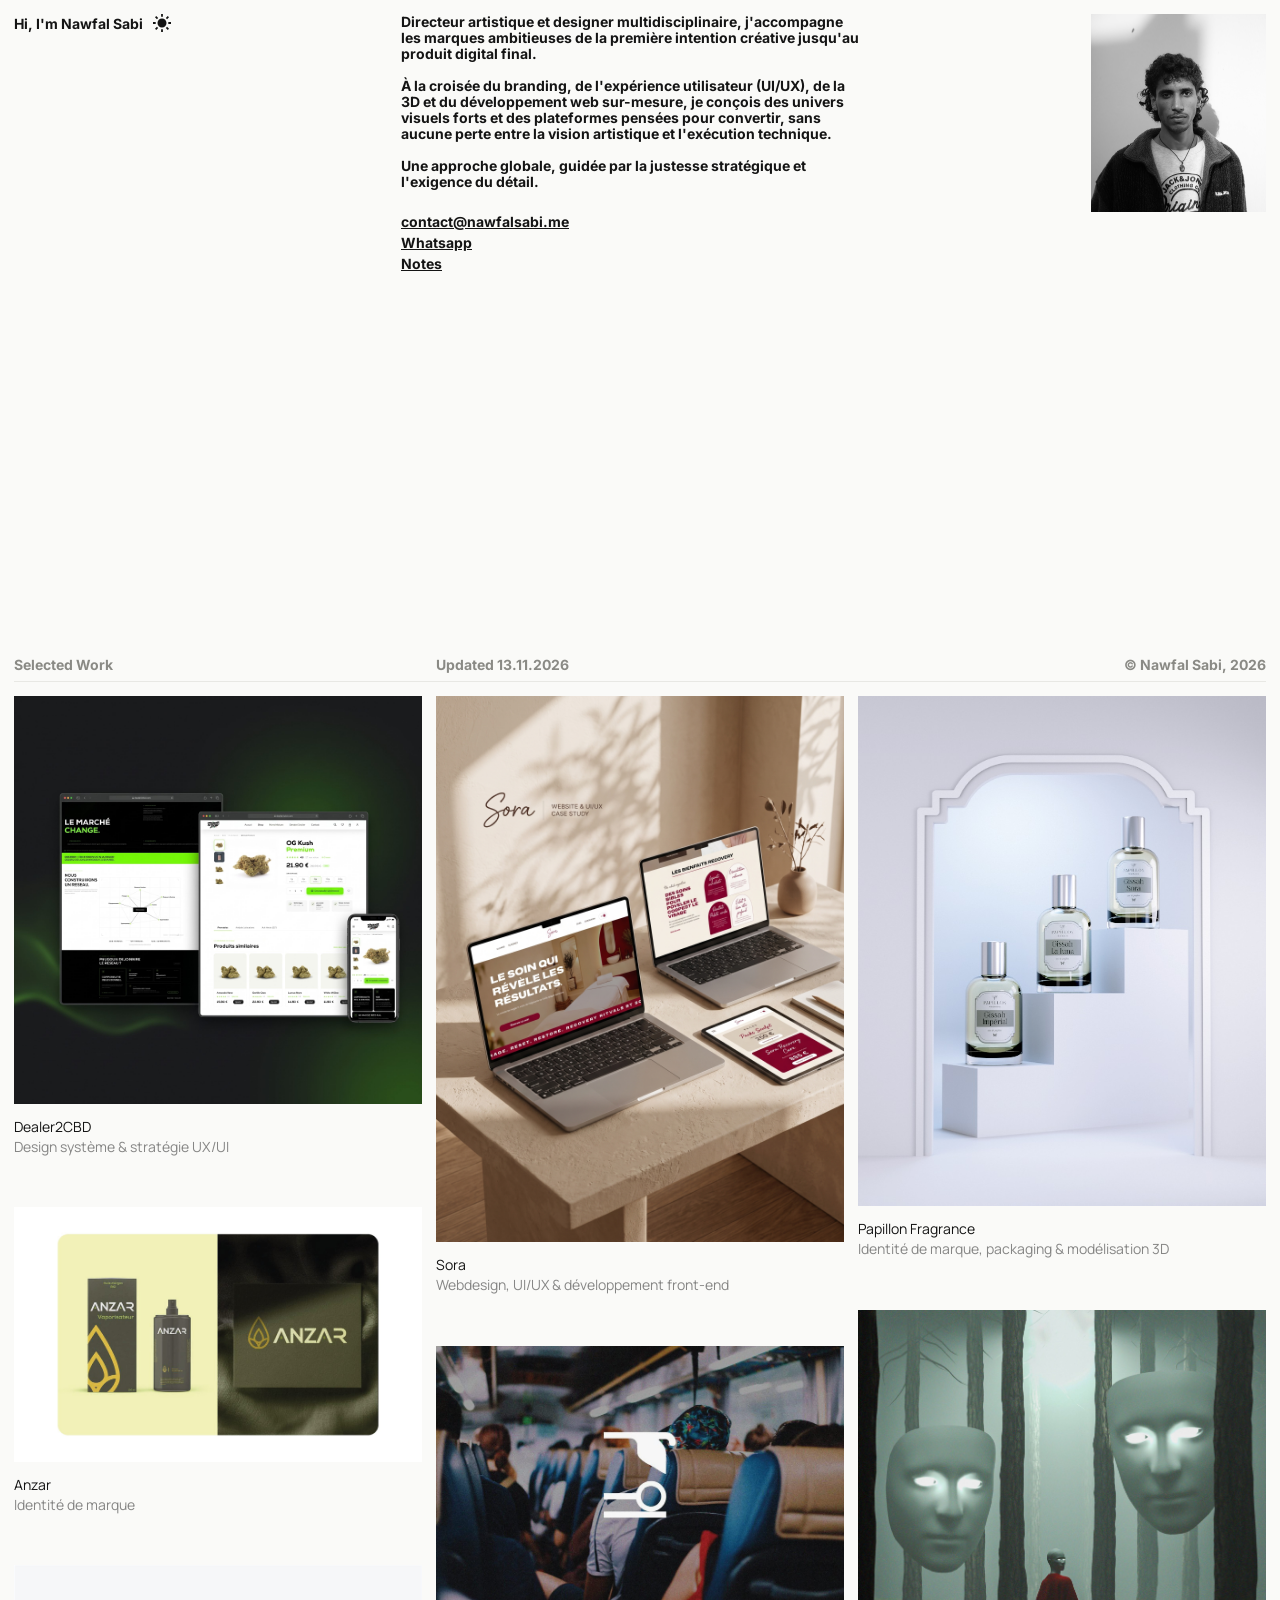
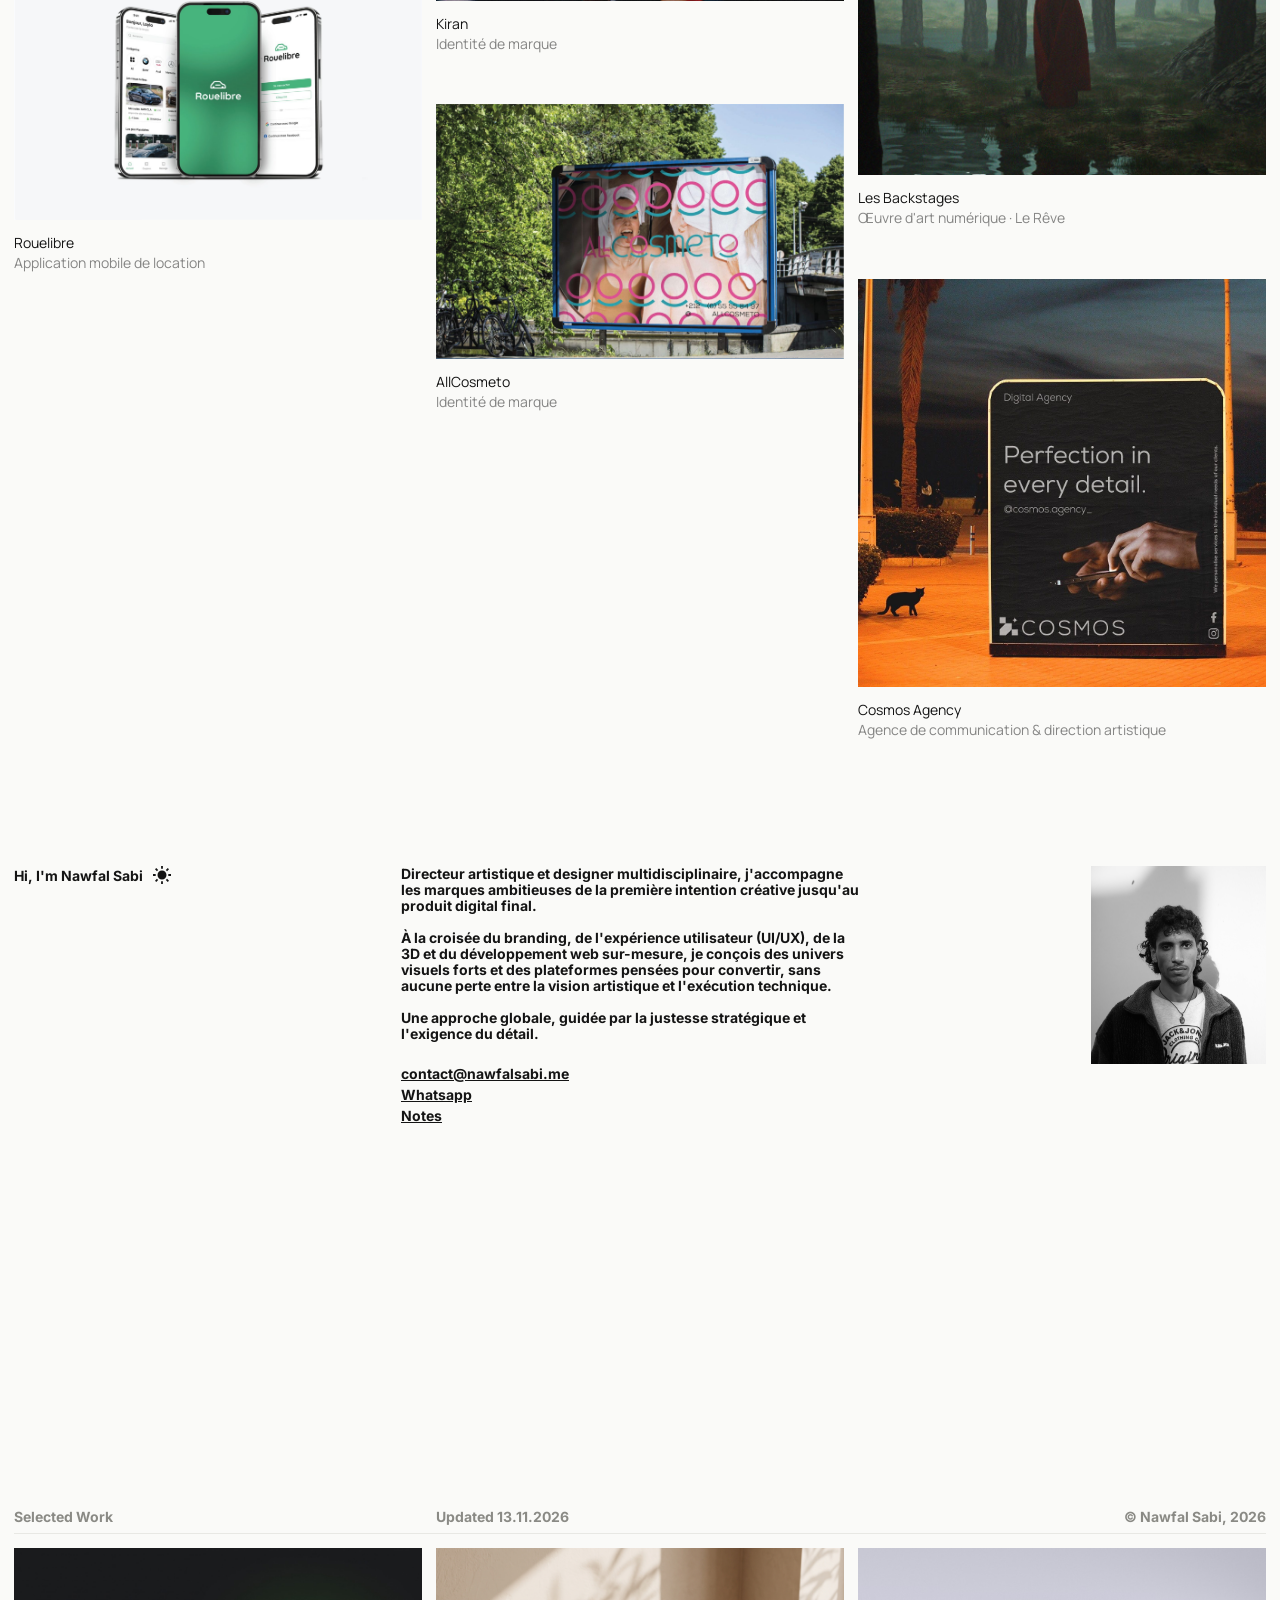
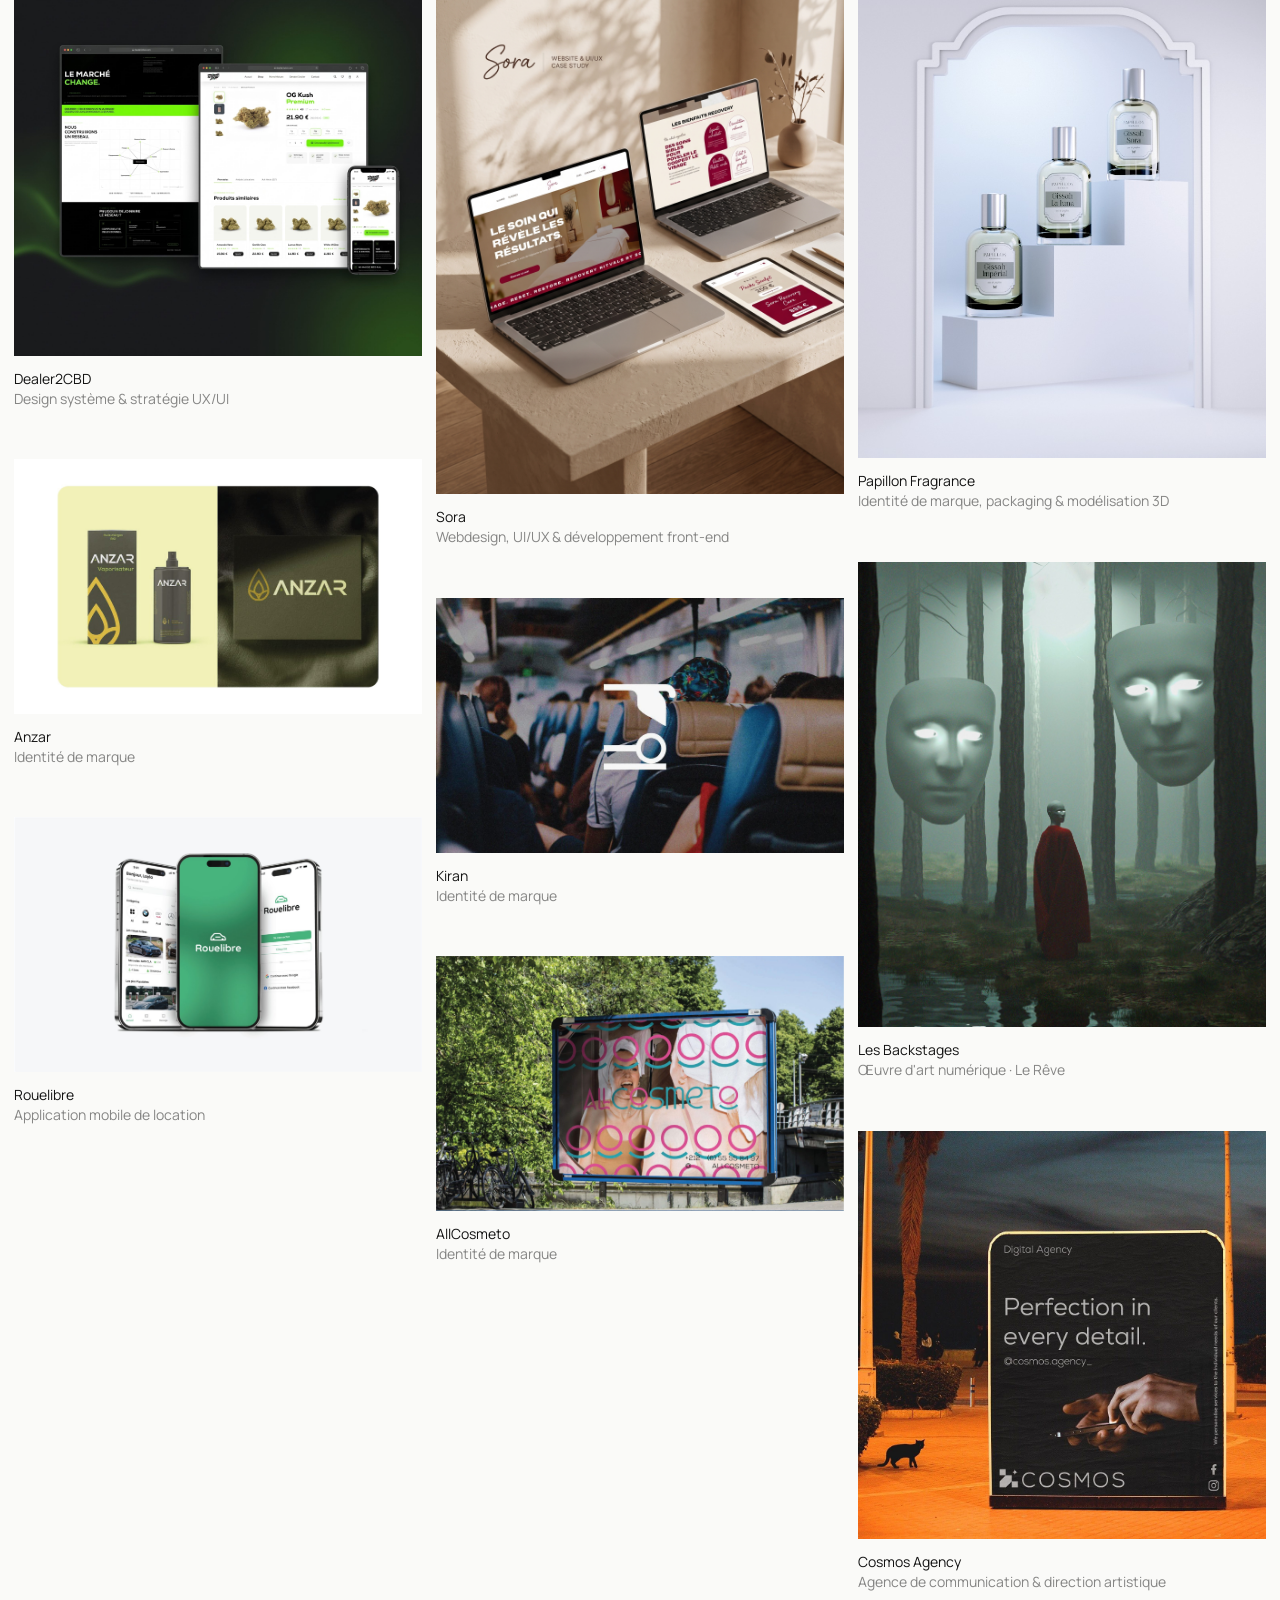
==== commit 010d9521: "style: remove all em-dashes from titles, meta tags and copy" ====
--- a/index.html
+++ b/index.html
@@ -3,7 +3,7 @@
 <head>
 	<meta charset="UTF-8" />
 	<meta name="viewport" content="width=device-width, initial-scale=1.0" />
-	<title>Nawfal Sabi — Directeur Artistique & Designer UI/UX</title>
+	<title>Nawfal Sabi | Directeur Artistique & Designer UI/UX</title>
 	<link rel="canonical" href="https://nawfalsabi.me/" />
 	<meta name="description" content="Nawfal Sabi, directeur artistique et designer multidisciplinaire spécialisé en branding, UI/UX, 3D et développement web sur-mesure." />
 	<meta name="robots" content="index, follow" />
@@ -14,13 +14,13 @@
 	<meta property="og:site_name" content="Nawfal Sabi" />
 	<meta property="og:locale" content="fr_FR" />
 	<meta property="og:url" content="https://nawfalsabi.me/" />
-	<meta property="og:title" content="Nawfal Sabi — Directeur Artistique & Designer UI/UX" />
+	<meta property="og:title" content="Nawfal Sabi | Directeur Artistique & Designer UI/UX" />
 	<meta property="og:description" content="Directeur artistique et designer multidisciplinaire : branding, stratégie UI/UX, 3D et développement web sur-mesure." />
 	<meta property="og:image" content="https://nawfalsabi.me/assets/nawfal-portrait.png" />
 
 	<!-- Twitter Card -->
 	<meta name="twitter:card" content="summary_large_image" />
-	<meta name="twitter:title" content="Nawfal Sabi — Directeur Artistique & Designer UI/UX" />
+	<meta name="twitter:title" content="Nawfal Sabi | Directeur Artistique & Designer UI/UX" />
 	<meta name="twitter:description" content="Directeur artistique et designer multidisciplinaire : branding, stratégie UI/UX, 3D et développement web sur-mesure." />
 	<meta name="twitter:image" content="https://nawfalsabi.me/assets/nawfal-portrait.png" />
 
@@ -67,7 +67,7 @@
 				<div class="hero-bio-block">
 					<div class="hero-bio-text">
 						<p>Directeur artistique et designer multidisciplinaire, j'accompagne les marques ambitieuses de la première intention créative jusqu'au produit digital final.</p>
-						<p>À la croisée du branding, de l'expérience utilisateur (UI/UX), de la 3D et du développement web sur-mesure, je conçois des univers visuels forts et des plateformes pensées pour convertir — sans aucune perte entre la vision artistique et l'exécution technique.</p>
+						<p>À la croisée du branding, de l'expérience utilisateur (UI/UX), de la 3D et du développement web sur-mesure, je conçois des univers visuels forts et des plateformes pensées pour convertir, sans aucune perte entre la vision artistique et l'exécution technique.</p>
 						<p>Une approche globale, guidée par la justesse stratégique et l'exigence du détail.</p>
 					</div>
 
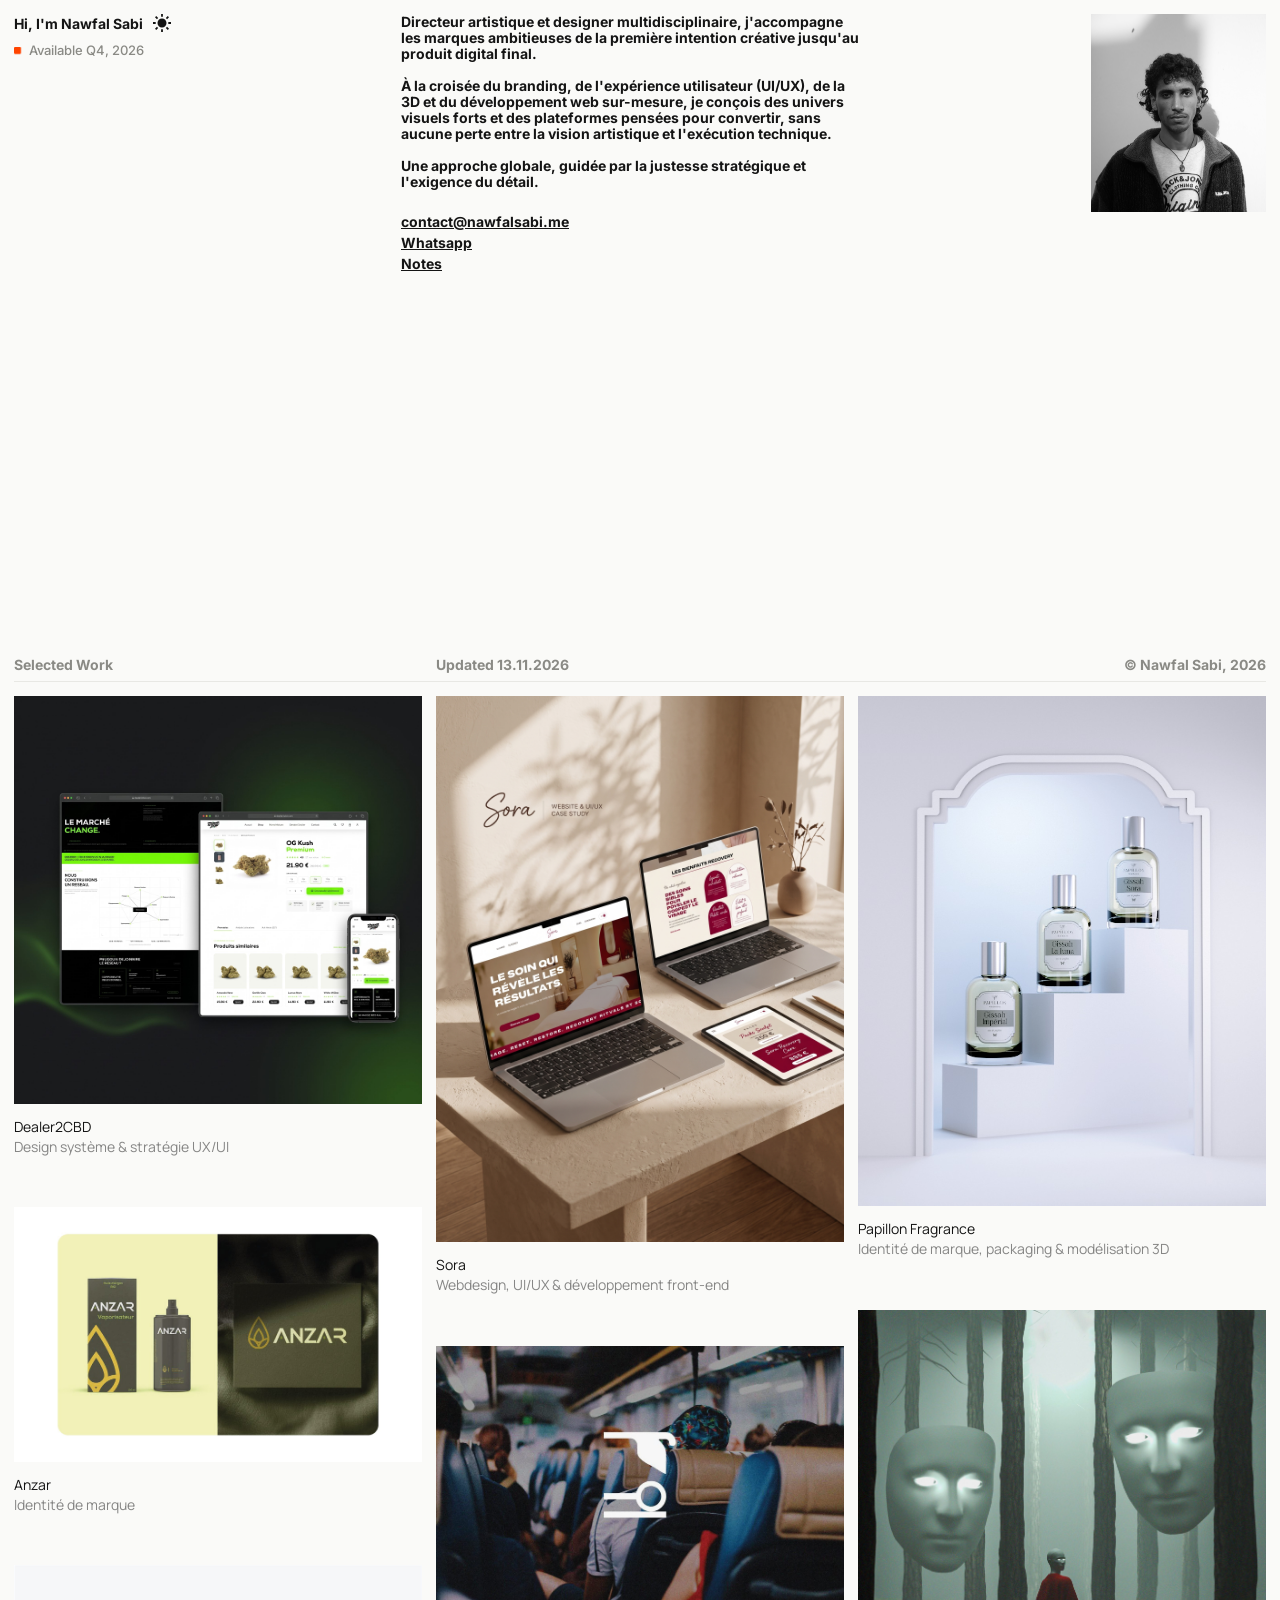
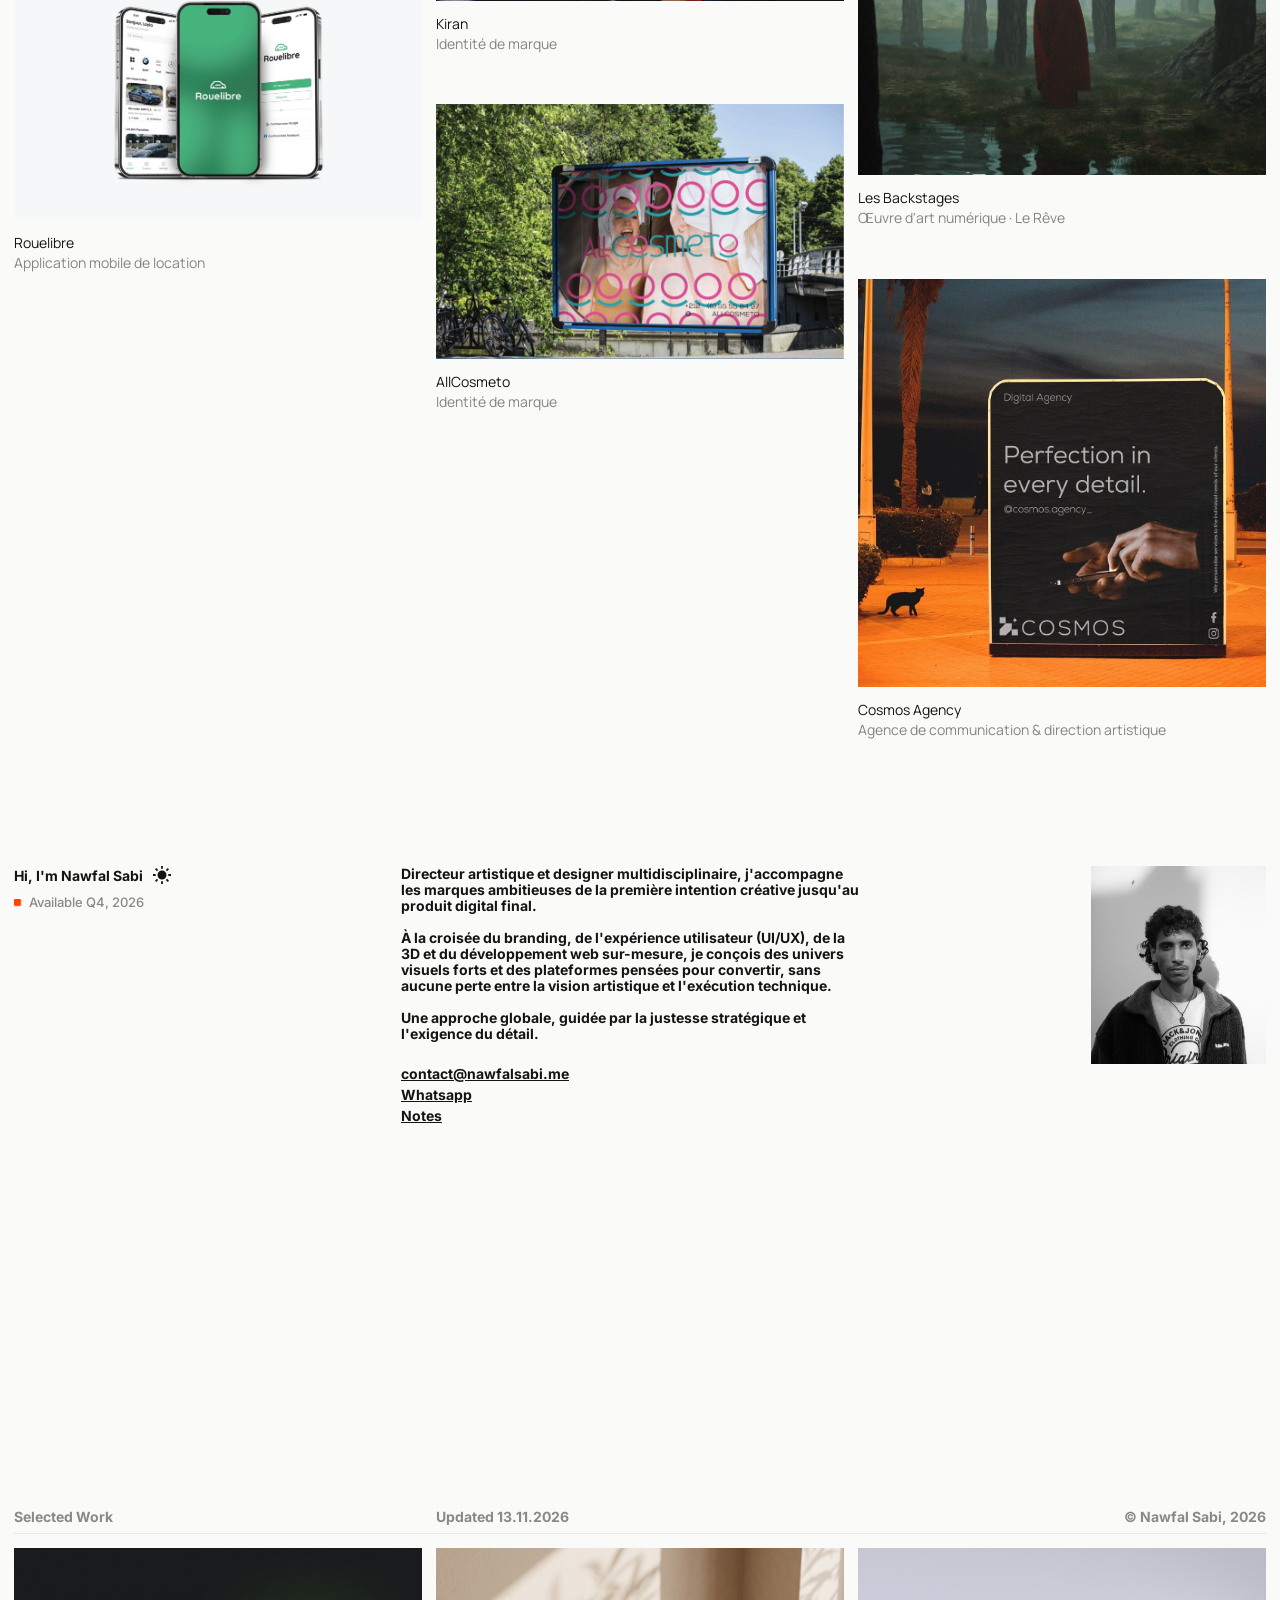
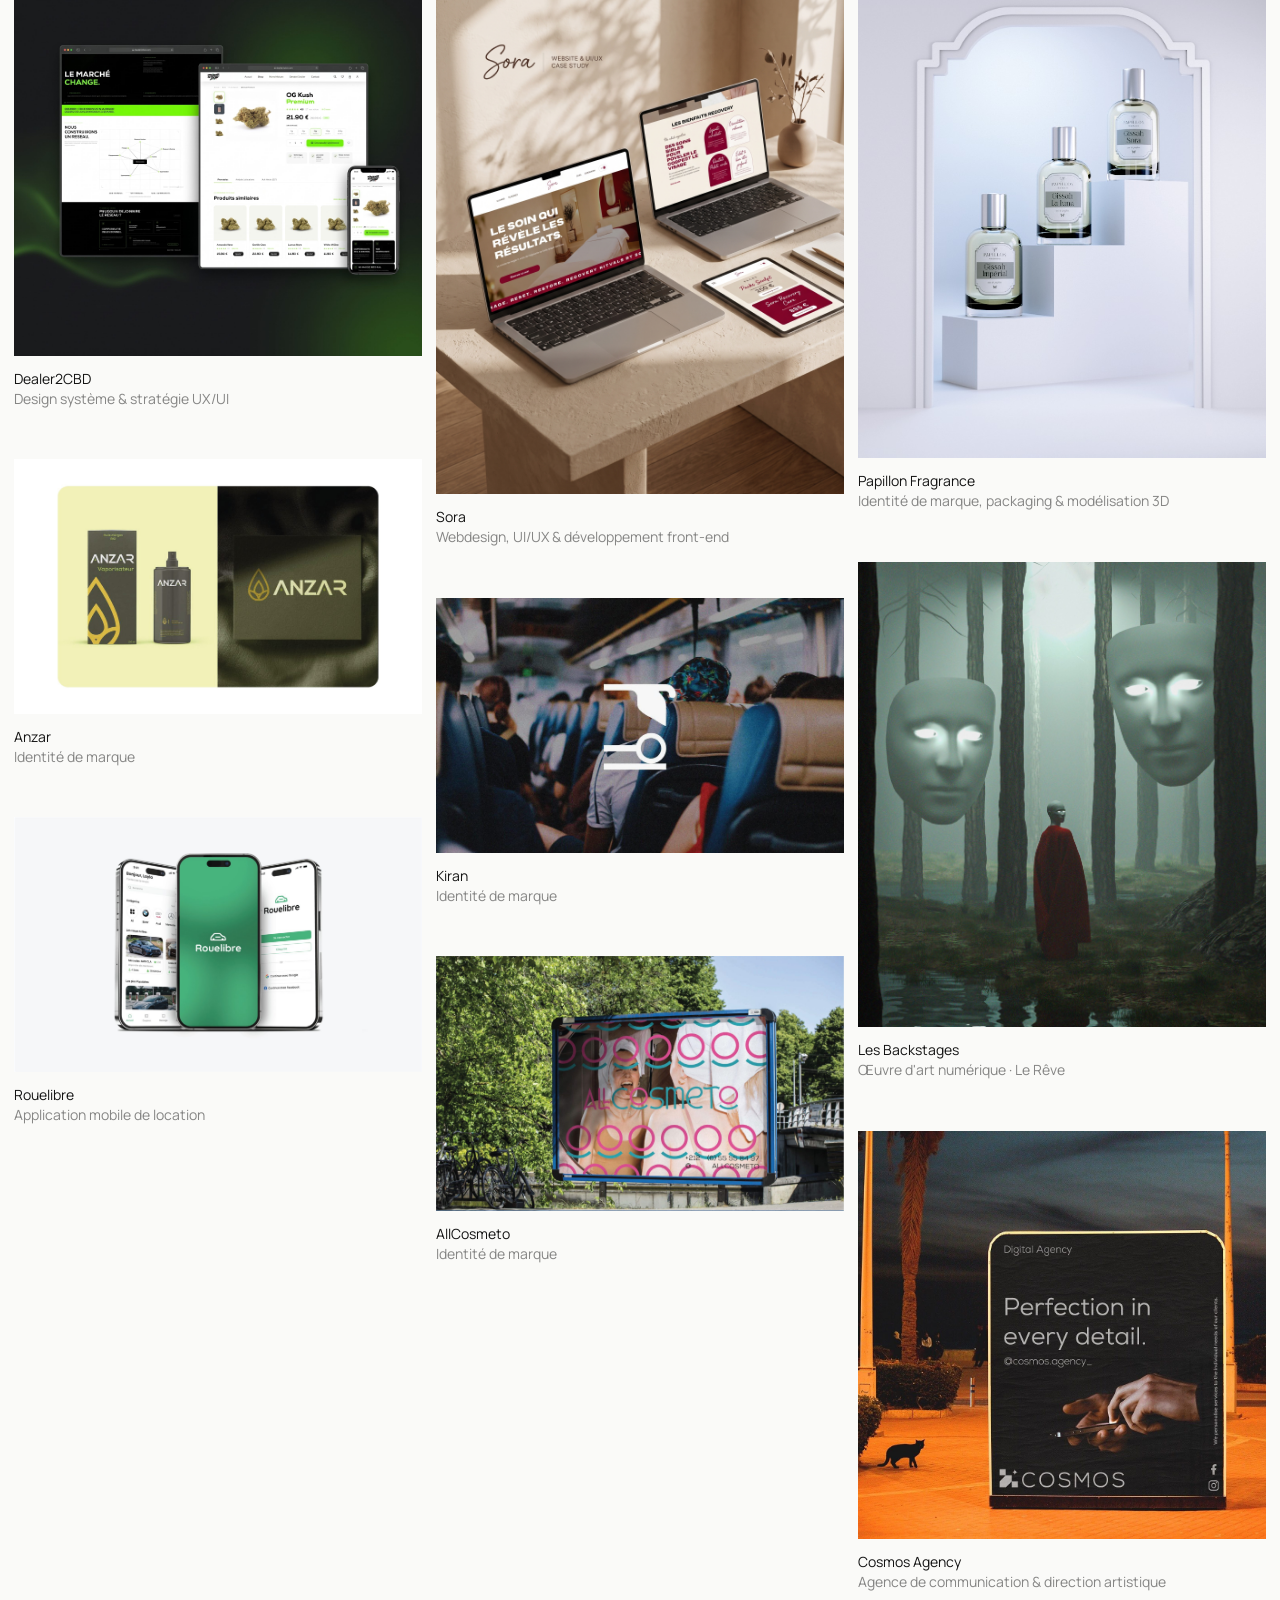
==== commit ff1dddb4: "feat: add Available Q4 2026 heartbeat badge with copy email tooltip" ====
--- a/index.html
+++ b/index.html
@@ -3,7 +3,7 @@
 <head>
 	<meta charset="UTF-8" />
 	<meta name="viewport" content="width=device-width, initial-scale=1.0" />
-	<title>Nawfal Sabi | Directeur Artistique & Designer UI/UX</title>
+	<title>Nawfal Sabi · Directeur Artistique & Designer UI/UX</title>
 	<link rel="canonical" href="https://nawfalsabi.me/" />
 	<meta name="description" content="Nawfal Sabi, directeur artistique et designer multidisciplinaire spécialisé en branding, UI/UX, 3D et développement web sur-mesure." />
 	<meta name="robots" content="index, follow" />
@@ -14,13 +14,13 @@
 	<meta property="og:site_name" content="Nawfal Sabi" />
 	<meta property="og:locale" content="fr_FR" />
 	<meta property="og:url" content="https://nawfalsabi.me/" />
-	<meta property="og:title" content="Nawfal Sabi | Directeur Artistique & Designer UI/UX" />
+	<meta property="og:title" content="Nawfal Sabi · Directeur Artistique & Designer UI/UX" />
 	<meta property="og:description" content="Directeur artistique et designer multidisciplinaire : branding, stratégie UI/UX, 3D et développement web sur-mesure." />
 	<meta property="og:image" content="https://nawfalsabi.me/assets/nawfal-portrait.png" />
 
 	<!-- Twitter Card -->
 	<meta name="twitter:card" content="summary_large_image" />
-	<meta name="twitter:title" content="Nawfal Sabi | Directeur Artistique & Designer UI/UX" />
+	<meta name="twitter:title" content="Nawfal Sabi · Directeur Artistique & Designer UI/UX" />
 	<meta name="twitter:description" content="Directeur artistique et designer multidisciplinaire : branding, stratégie UI/UX, 3D et développement web sur-mesure." />
 	<meta name="twitter:image" content="https://nawfalsabi.me/assets/nawfal-portrait.png" />
 
@@ -51,16 +51,24 @@
 	<main id="infinite-container">
 		<div class="loop-cycle" id="primary-cycle">
 			<section id="accueil" class="hero-row">
-				<div class="hero-greeting-row">
-					<p class="hero-greeting">Hi, I'm Nawfal Sabi</p>
+				<div class="hero-left-col">
+					<div class="hero-greeting-row">
+						<p class="hero-greeting">Hi, I'm Nawfal Sabi</p>
 
-					<button class="theme-toggle" aria-label="Basculer le thème">
-						<svg class="theme-icon theme-icon-sun" xmlns="http://www.w3.org/2000/svg" viewBox="0 0 20 20" fill="currentColor">
-							<path d="M 4.995 10 C 4.995 12.761 7.241 15.007 10.002 15.007 C 12.763 15.007 15.009 12.761 15.009 10 C 15.009 7.239 12.763 4.993 10.002 4.993 C 7.241 4.993 4.995 7.239 4.995 10 Z M 9 17 L 11 17 L 11 20 L 9 20 Z M 9 0 L 11 0 L 11 3 L 9 3 Z M 0 9 L 3 9 L 3 11 L 0 11 Z M 17 9 L 20 9 L 20 11 L 17 11 Z M 3.637 17.778 L 2.223 16.364 L 4.344 14.243 L 5.758 15.657 Z M 14.242 4.344 L 16.364 2.222 L 17.778 3.636 L 15.656 5.758 Z M 4.344 5.759 L 2.223 3.637 L 3.638 2.223 L 5.758 4.345 Z M 17.778 16.364 L 16.364 17.778 L 14.242 15.656 L 15.656 14.242 Z"/>
-						</svg>
-						<svg class="theme-icon theme-icon-moon" xmlns="http://www.w3.org/2000/svg" viewBox="0 0 20 20" fill="currentColor">
-							<path d="M 8.006 16 C 3.585 16 0 12.415 0 7.994 C 0 3.725 3.34 0.237 7.549 0 C 6.197 1.101 5.334 2.779 5.334 4.658 C 5.334 7.975 8.022 10.663 11.339 10.663 C 13.22 10.663 14.899 9.798 16 8.444 C 15.766 12.656 12.277 16 8.006 16 Z" transform="translate(2 2)"/>
-						</svg>
+						<button class="theme-toggle" aria-label="Basculer le thème">
+							<svg class="theme-icon theme-icon-sun" xmlns="http://www.w3.org/2000/svg" viewBox="0 0 20 20" fill="currentColor">
+								<path d="M 4.995 10 C 4.995 12.761 7.241 15.007 10.002 15.007 C 12.763 15.007 15.009 12.761 15.009 10 C 15.009 7.239 12.763 4.993 10.002 4.993 C 7.241 4.993 4.995 7.239 4.995 10 Z M 9 17 L 11 17 L 11 20 L 9 20 Z M 9 0 L 11 0 L 11 3 L 9 3 Z M 0 9 L 3 9 L 3 11 L 0 11 Z M 17 9 L 20 9 L 20 11 L 17 11 Z M 3.637 17.778 L 2.223 16.364 L 4.344 14.243 L 5.758 15.657 Z M 14.242 4.344 L 16.364 2.222 L 17.778 3.636 L 15.656 5.758 Z M 4.344 5.759 L 2.223 3.637 L 3.638 2.223 L 5.758 4.345 Z M 17.778 16.364 L 16.364 17.778 L 14.242 15.656 L 15.656 14.242 Z"/>
+							</svg>
+							<svg class="theme-icon theme-icon-moon" xmlns="http://www.w3.org/2000/svg" viewBox="0 0 20 20" fill="currentColor">
+								<path d="M 8.006 16 C 3.585 16 0 12.415 0 7.994 C 0 3.725 3.34 0.237 7.549 0 C 6.197 1.101 5.334 2.779 5.334 4.658 C 5.334 7.975 8.022 10.663 11.339 10.663 C 13.22 10.663 14.899 9.798 16 8.444 C 15.766 12.656 12.277 16 8.006 16 Z" transform="translate(2 2)"/>
+							</svg>
+						</button>
+					</div>
+
+					<button type="button" class="availability-btn" aria-label="Copier l'email contact@nawfalsabi.me">
+						<span class="availability-dot" aria-hidden="true"></span>
+						<span class="availability-text">Available Q4, 2026</span>
+						<span class="availability-tooltip" role="status">Copy email?</span>
 					</button>
 				</div>
 
--- a/style.css
+++ b/style.css
@@ -131,11 +131,107 @@
 	transition: var(--transition-theme);
 }
 
+.hero-left-col {
+	display: flex;
+	flex-direction: column;
+	align-items: flex-start;
+	gap: 10px;
+	flex-shrink: 0;
+}
+
 .hero-greeting-row {
 	display: flex;
 	align-items: center;
 	gap: 10px;
 	flex-shrink: 0;
+}
+
+/* ───────────────── Availability Heartbeat Badge ───────────────── */
+@keyframes availabilityHeartbeat {
+	0%, 100% {
+		opacity: 1;
+		transform: scale(1);
+	}
+	15% {
+		opacity: 0.35;
+		transform: scale(0.85);
+	}
+	30% {
+		opacity: 1;
+		transform: scale(1.1);
+	}
+	45% {
+		opacity: 0.45;
+		transform: scale(0.9);
+	}
+	60% {
+		opacity: 1;
+		transform: scale(1);
+	}
+}
+
+.availability-btn {
+	position: relative;
+	display: inline-flex;
+	align-items: center;
+	gap: 8px;
+	padding: 0;
+	background: none;
+	border: none;
+	font-family: 'Inter', sans-serif;
+	font-weight: 500;
+	font-size: 13px;
+	color: var(--meta);
+	cursor: pointer;
+	transition: color 0.2s ease;
+}
+
+.availability-btn:hover {
+	color: var(--fg);
+}
+
+.availability-dot {
+	width: 7px;
+	height: 7px;
+	background-color: #FF4400;
+	border-radius: 1px;
+	flex-shrink: 0;
+	animation: availabilityHeartbeat 2.2s ease-in-out infinite;
+	will-change: transform, opacity;
+}
+
+.availability-btn:hover .availability-dot {
+	animation-duration: 0.55s;
+}
+
+.availability-tooltip {
+	position: absolute;
+	top: calc(100% + 10px);
+	left: 0;
+	padding: 5px 10px;
+	border-radius: 6px;
+	background-color: #1f1f1f;
+	color: #d4d4d2;
+	font-family: 'Inter', sans-serif;
+	font-weight: 500;
+	font-size: 12px;
+	white-space: nowrap;
+	pointer-events: none;
+	opacity: 0;
+	transform: translateY(-4px);
+	transition: opacity 0.2s ease, transform 0.2s ease;
+	box-shadow: 0 4px 14px rgba(0, 0, 0, 0.14);
+}
+
+html:not(.dark-theme) .availability-tooltip {
+	background-color: #141414;
+	color: #f4f4f2;
+}
+
+.availability-btn:hover .availability-tooltip,
+.availability-btn.copied .availability-tooltip {
+	opacity: 1;
+	transform: translateY(0);
 }
 
 .hero-greeting {
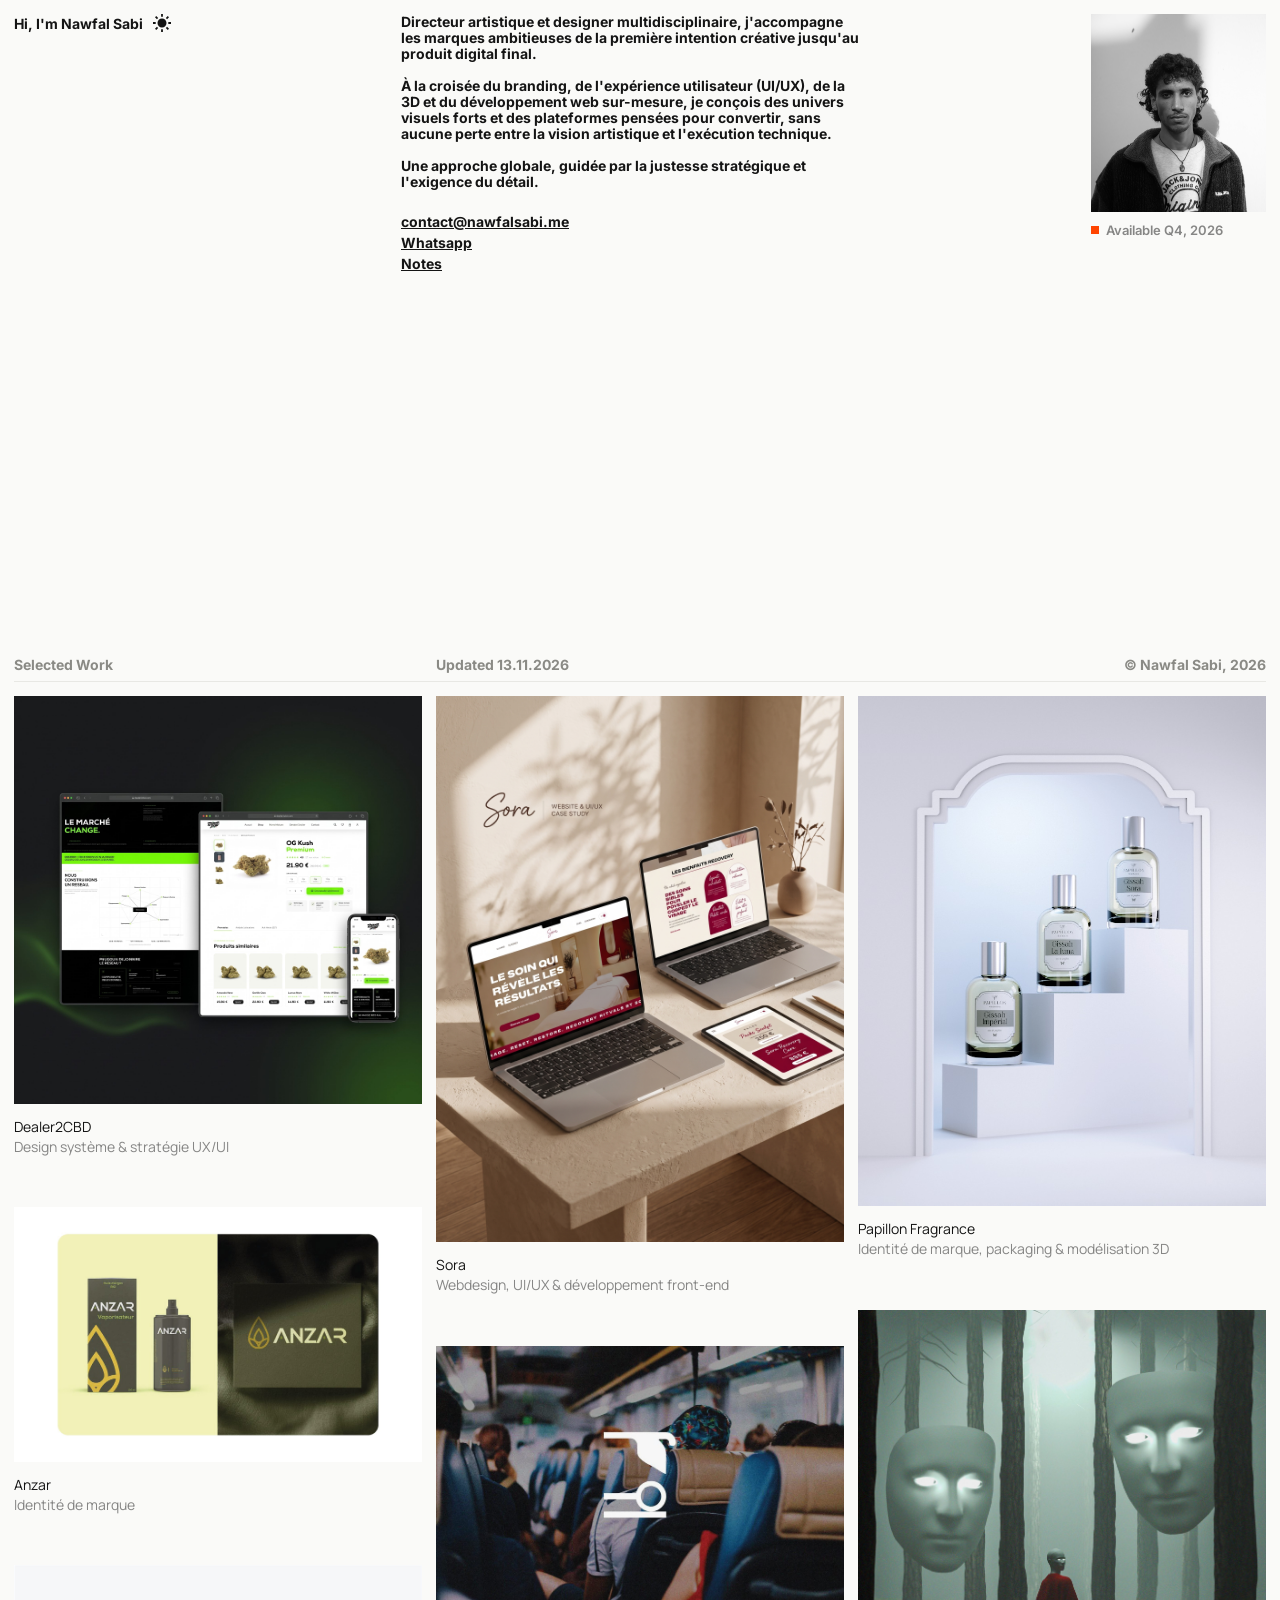
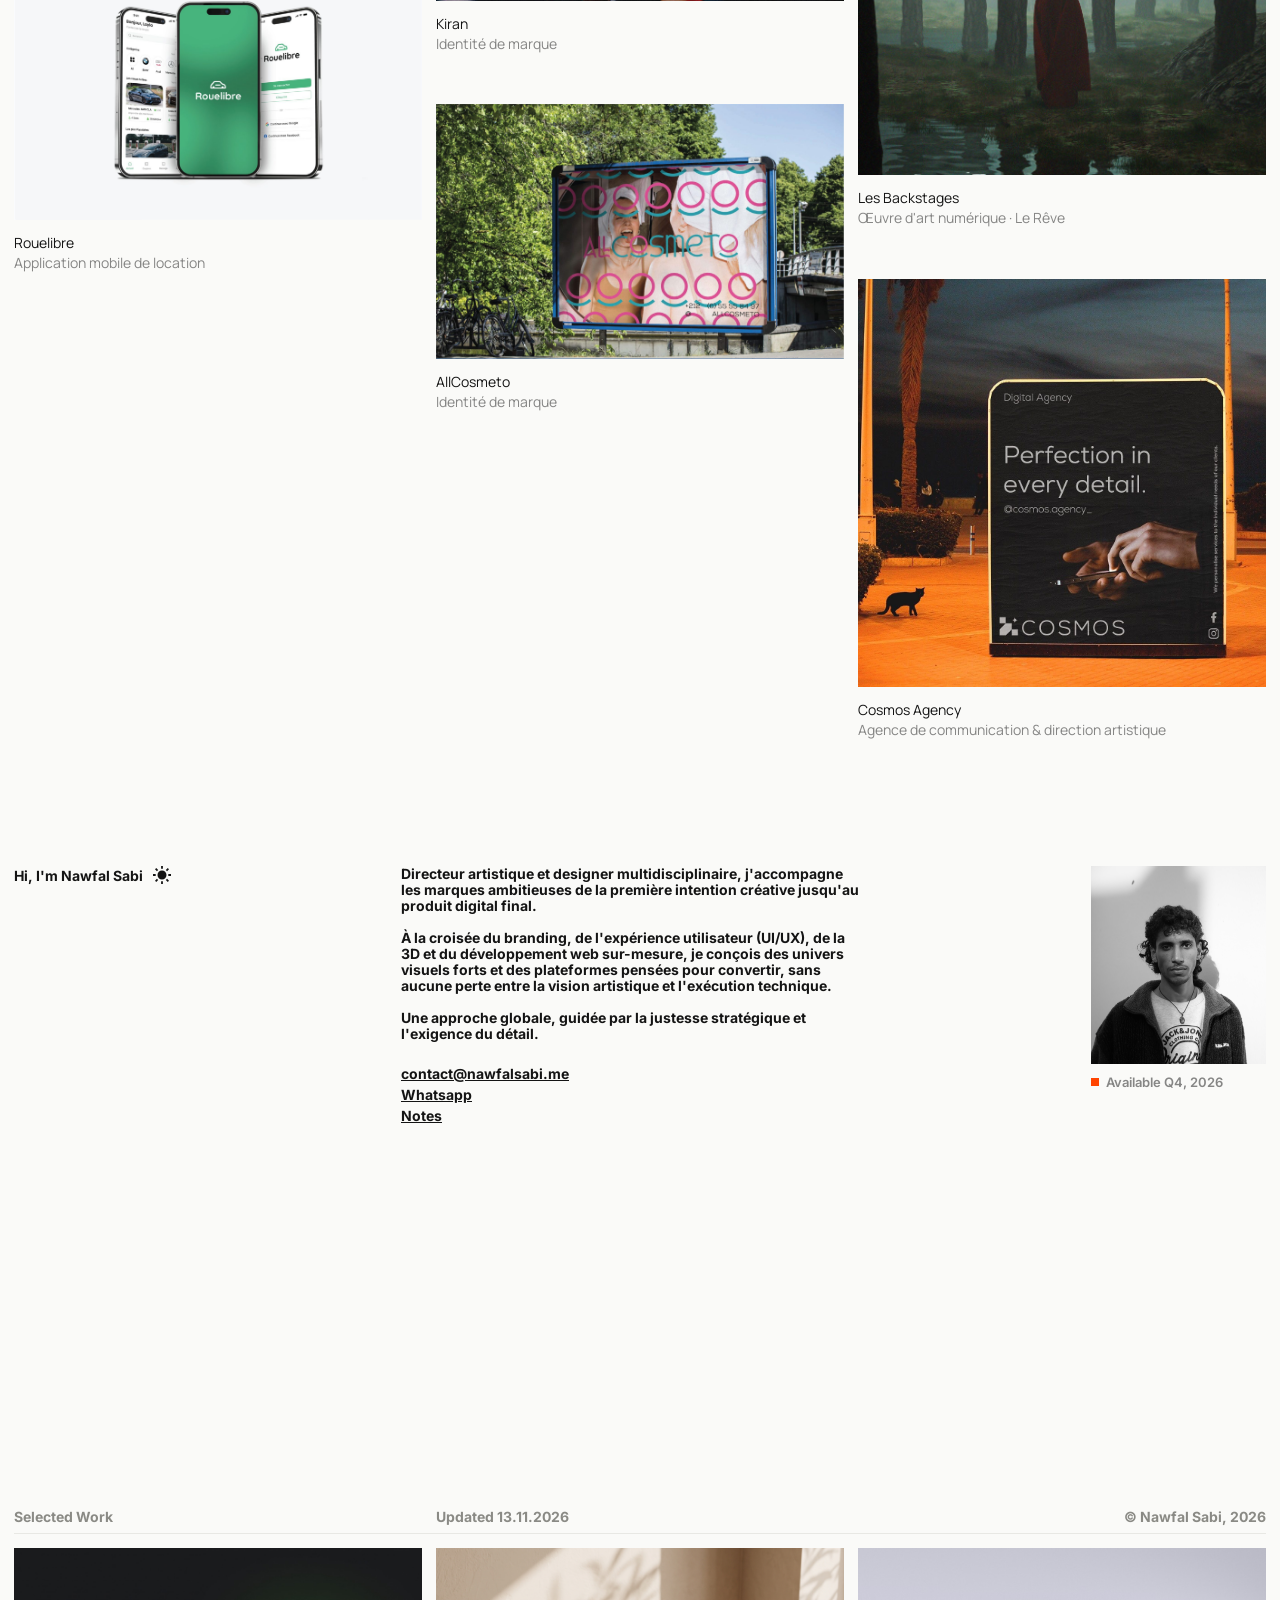
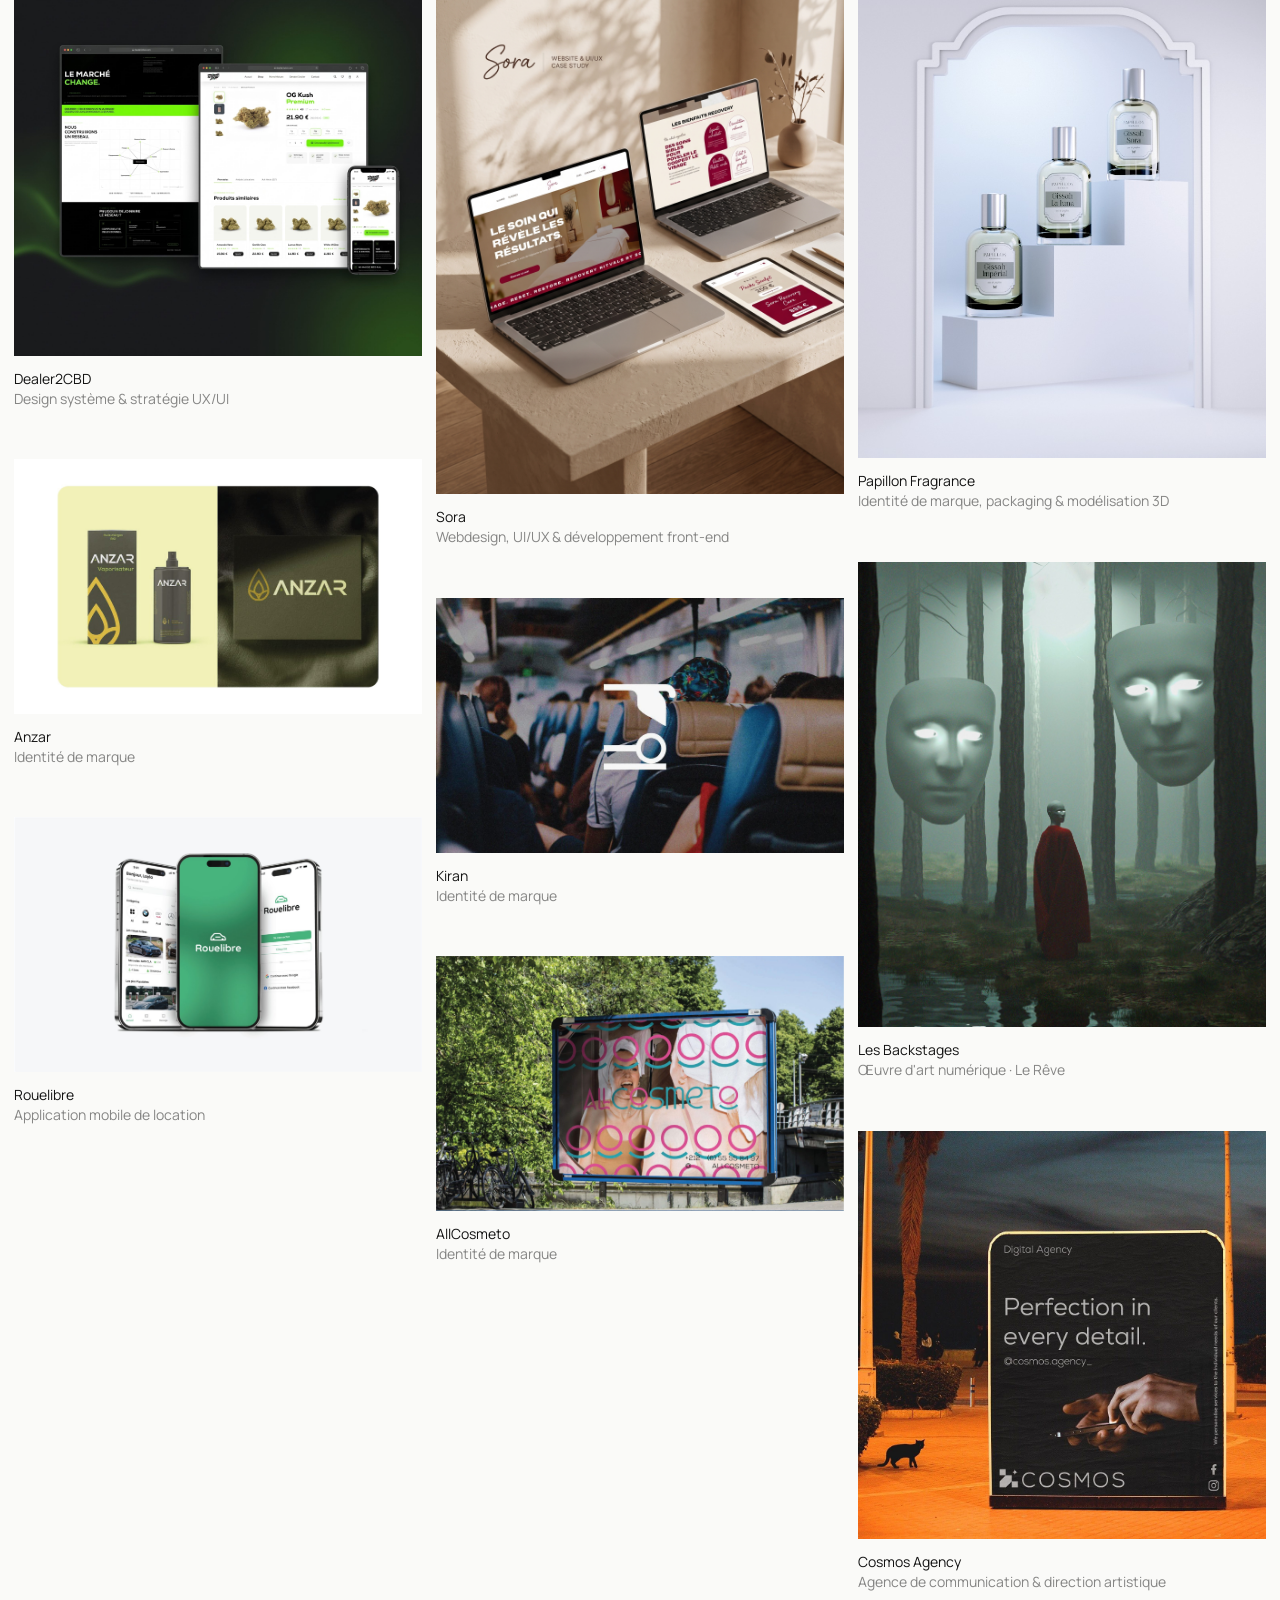
==== commit 888f4661: "feat: move availability badge under portrait and match exact Corentin Bernadou blink + cursor-follow" ====
--- a/index.html
+++ b/index.html
@@ -51,24 +51,16 @@
 	<main id="infinite-container">
 		<div class="loop-cycle" id="primary-cycle">
 			<section id="accueil" class="hero-row">
-				<div class="hero-left-col">
-					<div class="hero-greeting-row">
-						<p class="hero-greeting">Hi, I'm Nawfal Sabi</p>
+				<div class="hero-greeting-row">
+					<p class="hero-greeting">Hi, I'm Nawfal Sabi</p>
 
-						<button class="theme-toggle" aria-label="Basculer le thème">
-							<svg class="theme-icon theme-icon-sun" xmlns="http://www.w3.org/2000/svg" viewBox="0 0 20 20" fill="currentColor">
-								<path d="M 4.995 10 C 4.995 12.761 7.241 15.007 10.002 15.007 C 12.763 15.007 15.009 12.761 15.009 10 C 15.009 7.239 12.763 4.993 10.002 4.993 C 7.241 4.993 4.995 7.239 4.995 10 Z M 9 17 L 11 17 L 11 20 L 9 20 Z M 9 0 L 11 0 L 11 3 L 9 3 Z M 0 9 L 3 9 L 3 11 L 0 11 Z M 17 9 L 20 9 L 20 11 L 17 11 Z M 3.637 17.778 L 2.223 16.364 L 4.344 14.243 L 5.758 15.657 Z M 14.242 4.344 L 16.364 2.222 L 17.778 3.636 L 15.656 5.758 Z M 4.344 5.759 L 2.223 3.637 L 3.638 2.223 L 5.758 4.345 Z M 17.778 16.364 L 16.364 17.778 L 14.242 15.656 L 15.656 14.242 Z"/>
-							</svg>
-							<svg class="theme-icon theme-icon-moon" xmlns="http://www.w3.org/2000/svg" viewBox="0 0 20 20" fill="currentColor">
-								<path d="M 8.006 16 C 3.585 16 0 12.415 0 7.994 C 0 3.725 3.34 0.237 7.549 0 C 6.197 1.101 5.334 2.779 5.334 4.658 C 5.334 7.975 8.022 10.663 11.339 10.663 C 13.22 10.663 14.899 9.798 16 8.444 C 15.766 12.656 12.277 16 8.006 16 Z" transform="translate(2 2)"/>
-							</svg>
-						</button>
-					</div>
-
-					<button type="button" class="availability-btn" aria-label="Copier l'email contact@nawfalsabi.me">
-						<span class="availability-dot" aria-hidden="true"></span>
-						<span class="availability-text">Available Q4, 2026</span>
-						<span class="availability-tooltip" role="status">Copy email?</span>
+					<button class="theme-toggle" aria-label="Basculer le thème">
+						<svg class="theme-icon theme-icon-sun" xmlns="http://www.w3.org/2000/svg" viewBox="0 0 20 20" fill="currentColor">
+							<path d="M 4.995 10 C 4.995 12.761 7.241 15.007 10.002 15.007 C 12.763 15.007 15.009 12.761 15.009 10 C 15.009 7.239 12.763 4.993 10.002 4.993 C 7.241 4.993 4.995 7.239 4.995 10 Z M 9 17 L 11 17 L 11 20 L 9 20 Z M 9 0 L 11 0 L 11 3 L 9 3 Z M 0 9 L 3 9 L 3 11 L 0 11 Z M 17 9 L 20 9 L 20 11 L 17 11 Z M 3.637 17.778 L 2.223 16.364 L 4.344 14.243 L 5.758 15.657 Z M 14.242 4.344 L 16.364 2.222 L 17.778 3.636 L 15.656 5.758 Z M 4.344 5.759 L 2.223 3.637 L 3.638 2.223 L 5.758 4.345 Z M 17.778 16.364 L 16.364 17.778 L 14.242 15.656 L 15.656 14.242 Z"/>
+						</svg>
+						<svg class="theme-icon theme-icon-moon" xmlns="http://www.w3.org/2000/svg" viewBox="0 0 20 20" fill="currentColor">
+							<path d="M 8.006 16 C 3.585 16 0 12.415 0 7.994 C 0 3.725 3.34 0.237 7.549 0 C 6.197 1.101 5.334 2.779 5.334 4.658 C 5.334 7.975 8.022 10.663 11.339 10.663 C 13.22 10.663 14.899 9.798 16 8.444 C 15.766 12.656 12.277 16 8.006 16 Z" transform="translate(2 2)"/>
+						</svg>
 					</button>
 				</div>
 
@@ -86,8 +78,16 @@
 					</div>
 				</div>
 
-				<div class="hero-portrait">
-					<img src="assets/nawfal-portrait.png" alt="Nawfal Sabi" loading="eager" decoding="async" fetchpriority="high" />
+				<div class="hero-right-col">
+					<div class="hero-portrait">
+						<img src="assets/nawfal-portrait.png" alt="Nawfal Sabi" loading="eager" decoding="async" fetchpriority="high" />
+					</div>
+
+					<button type="button" class="availability-btn" aria-label="Copier l'email contact@nawfalsabi.me">
+						<span class="availability-dot" aria-hidden="true"></span>
+						<span class="availability-text">Available Q4, 2026</span>
+						<span class="availability-tooltip" role="status">Copy email?</span>
+					</button>
 				</div>
 			</section>
 
--- a/style.css
+++ b/style.css
@@ -131,7 +131,7 @@
 	transition: var(--transition-theme);
 }
 
-.hero-left-col {
+.hero-right-col {
 	display: flex;
 	flex-direction: column;
 	align-items: flex-start;
@@ -146,27 +146,13 @@
 	flex-shrink: 0;
 }
 
-/* ───────────────── Availability Heartbeat Badge ───────────────── */
-@keyframes availabilityHeartbeat {
-	0%, 100% {
+/* ───────────────── Availability Blink Badge (Corentin Bernadou style) ───────────────── */
+@keyframes availabilityBlink {
+	0% {
 		opacity: 1;
-		transform: scale(1);
-	}
-	15% {
-		opacity: 0.35;
-		transform: scale(0.85);
-	}
-	30% {
-		opacity: 1;
-		transform: scale(1.1);
-	}
-	45% {
-		opacity: 0.45;
-		transform: scale(0.9);
-	}
-	60% {
-		opacity: 1;
-		transform: scale(1);
+	}
+	50% {
+		opacity: 0;
 	}
 }
 
@@ -174,64 +160,60 @@
 	position: relative;
 	display: inline-flex;
 	align-items: center;
-	gap: 8px;
+	gap: 7px;
 	padding: 0;
 	background: none;
 	border: none;
 	font-family: 'Inter', sans-serif;
-	font-weight: 500;
+	font-weight: 600;
 	font-size: 13px;
-	color: var(--meta);
+	color: var(--fg);
 	cursor: pointer;
-	transition: color 0.2s ease;
-}
-
-.availability-btn:hover {
-	color: var(--fg);
+}
+
+.availability-text {
+	opacity: 0.5;
+	transition: opacity 0.3s ease;
+}
+
+.availability-btn:hover .availability-text {
+	opacity: 1;
 }
 
 .availability-dot {
-	width: 7px;
-	height: 7px;
-	background-color: #FF4400;
-	border-radius: 1px;
+	width: 8px;
+	height: 8px;
+	background-color: #FF4401;
 	flex-shrink: 0;
-	animation: availabilityHeartbeat 2.2s ease-in-out infinite;
-	will-change: transform, opacity;
+	animation: availabilityBlink 0.75s infinite step-start;
 }
 
 .availability-btn:hover .availability-dot {
-	animation-duration: 0.55s;
+	animation-duration: 0.25s;
 }
 
 .availability-tooltip {
 	position: absolute;
-	top: calc(100% + 10px);
-	left: 0;
-	padding: 5px 10px;
+	top: 26px;
+	right: 0;
+	padding: 6px 12px;
 	border-radius: 6px;
-	background-color: #1f1f1f;
-	color: #d4d4d2;
-	font-family: 'Inter', sans-serif;
-	font-weight: 500;
+	background-color: rgba(133, 133, 133, 0.14);
+	backdrop-filter: blur(8px);
+	color: var(--fg);
+	font-family: 'Inter', sans-serif;
+	font-weight: 600;
 	font-size: 12px;
 	white-space: nowrap;
 	pointer-events: none;
 	opacity: 0;
-	transform: translateY(-4px);
-	transition: opacity 0.2s ease, transform 0.2s ease;
-	box-shadow: 0 4px 14px rgba(0, 0, 0, 0.14);
-}
-
-html:not(.dark-theme) .availability-tooltip {
-	background-color: #141414;
-	color: #f4f4f2;
+	transition: opacity 0.3s ease;
+	z-index: 20;
 }
 
 .availability-btn:hover .availability-tooltip,
 .availability-btn.copied .availability-tooltip {
 	opacity: 1;
-	transform: translateY(0);
 }
 
 .hero-greeting {
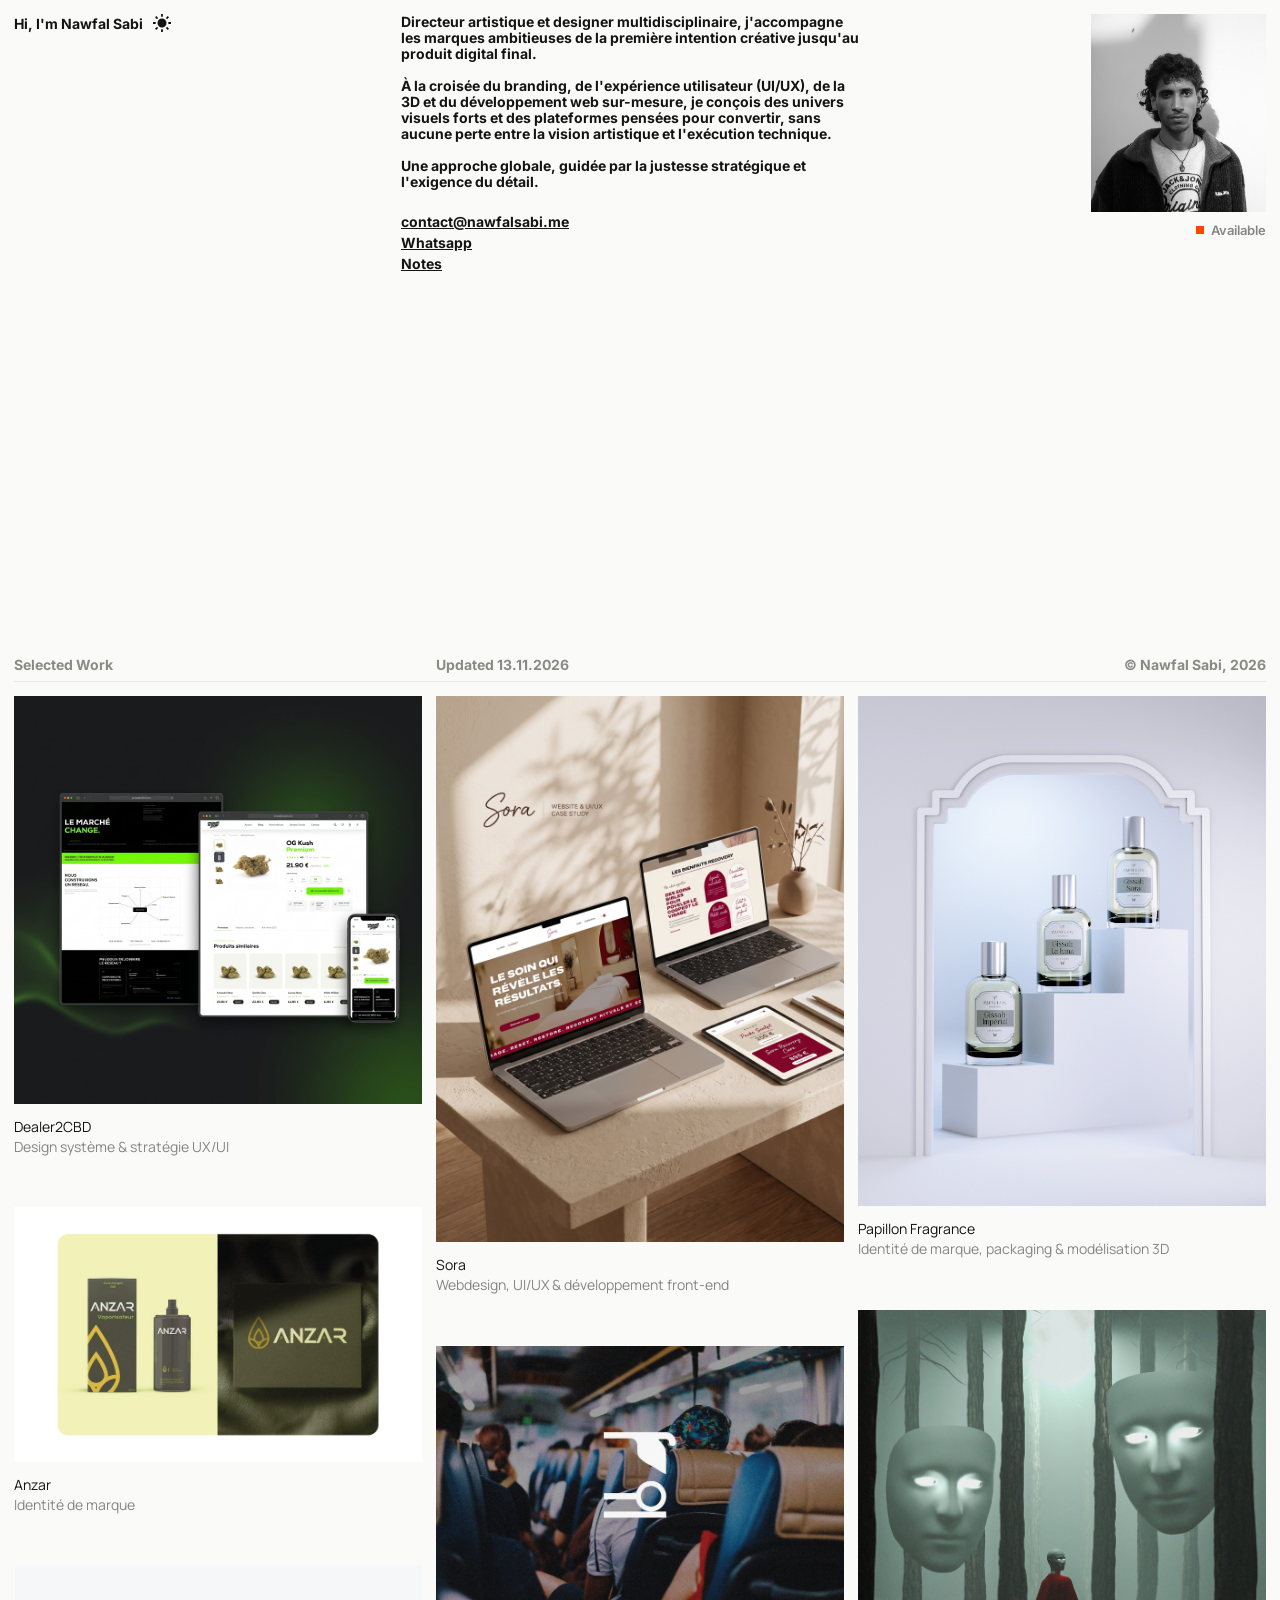
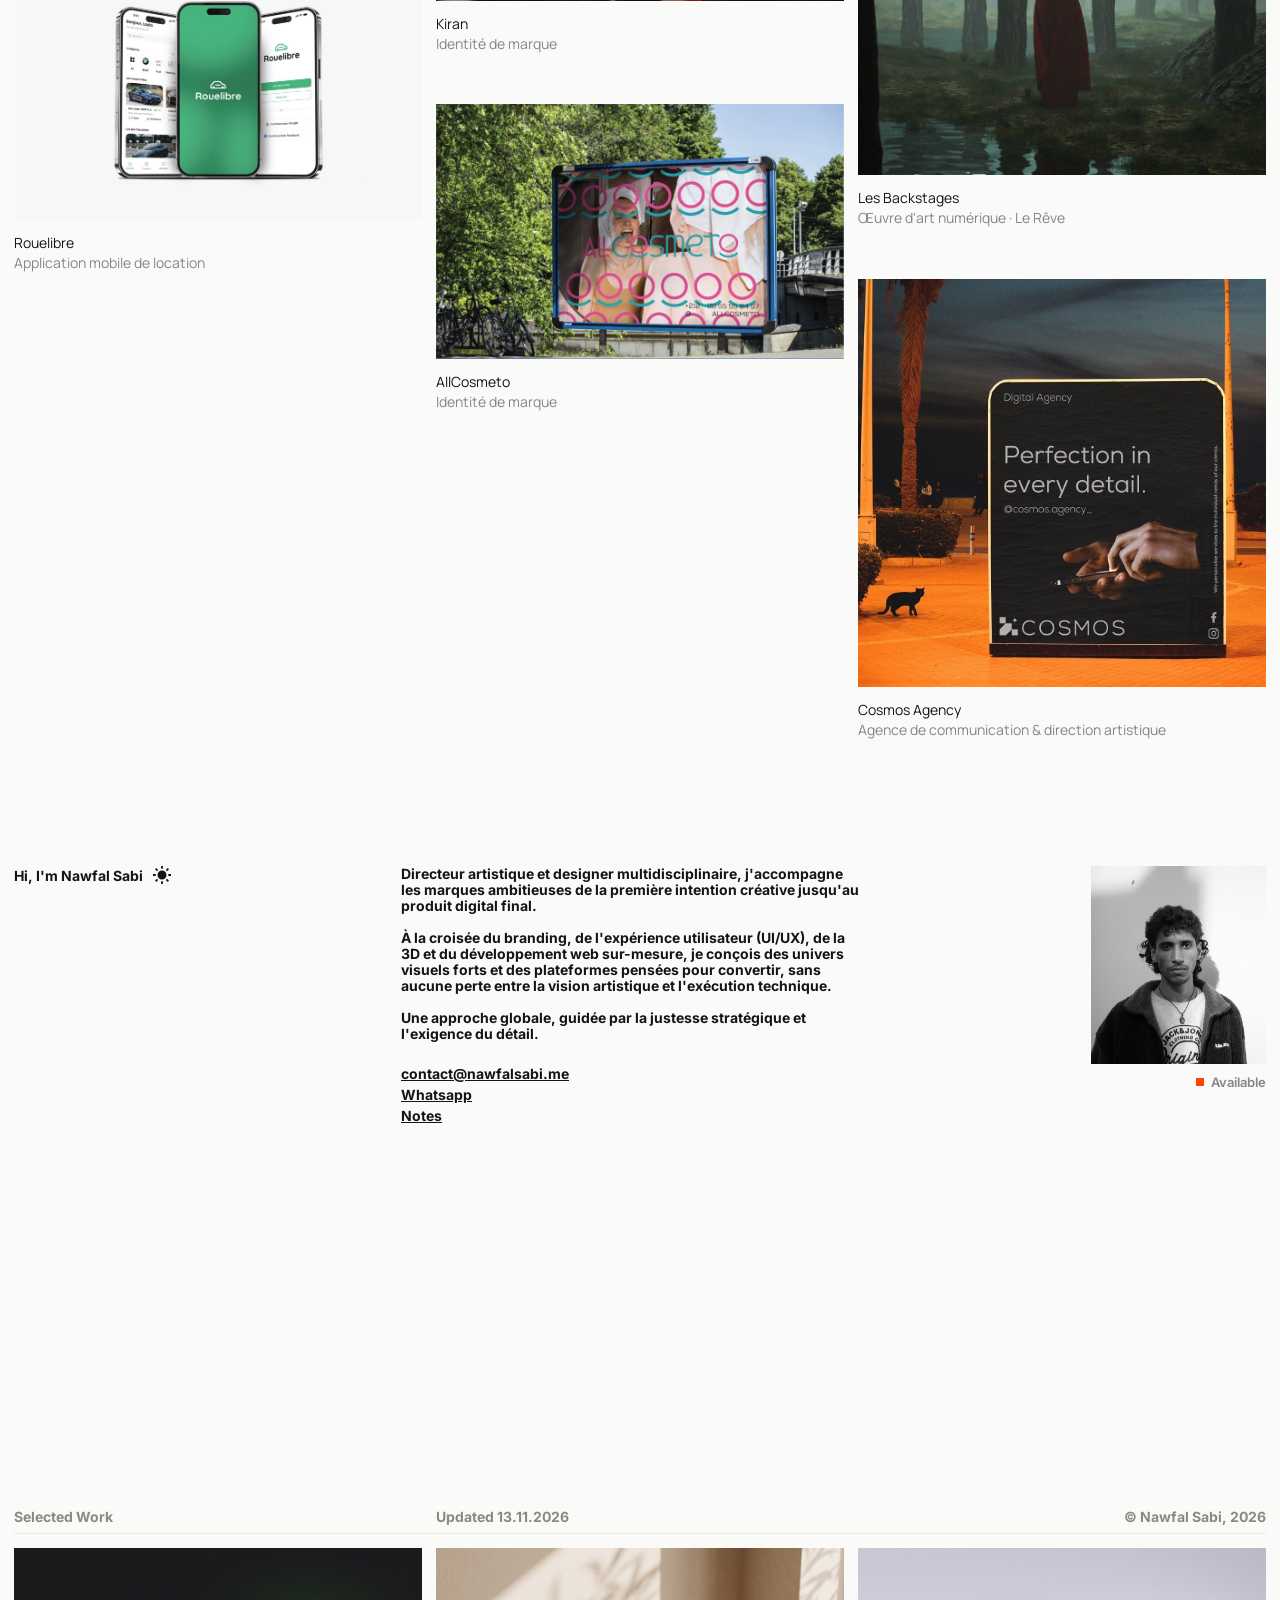
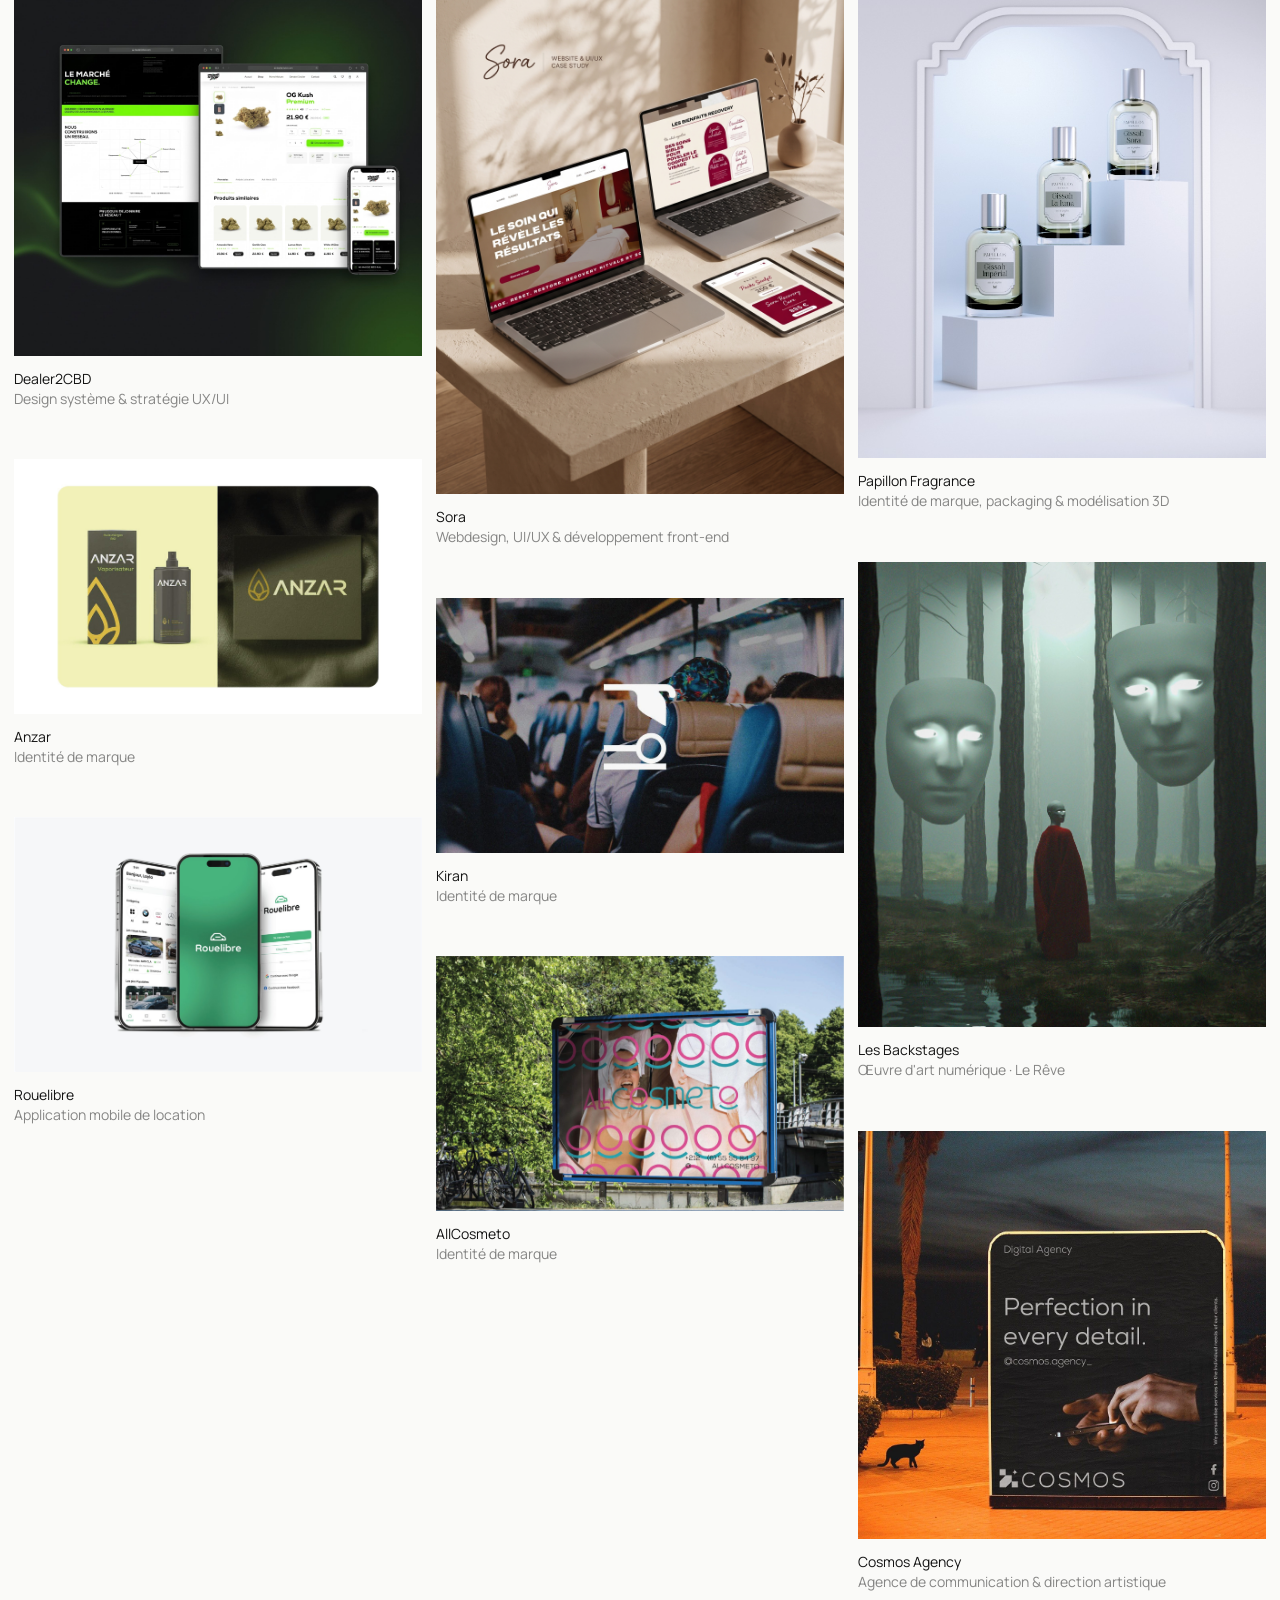
==== commit ca85ee8b: "style: change availability label to Available and align right under portrait" ====
--- a/index.html
+++ b/index.html
@@ -85,7 +85,7 @@
 
 					<button type="button" class="availability-btn" aria-label="Copier l'email contact@nawfalsabi.me">
 						<span class="availability-dot" aria-hidden="true"></span>
-						<span class="availability-text">Available Q4, 2026</span>
+						<span class="availability-text">Available</span>
 						<span class="availability-tooltip" role="status">Copy email?</span>
 					</button>
 				</div>
--- a/style.css
+++ b/style.css
@@ -134,7 +134,7 @@
 .hero-right-col {
 	display: flex;
 	flex-direction: column;
-	align-items: flex-start;
+	align-items: flex-end;
 	gap: 10px;
 	flex-shrink: 0;
 }
